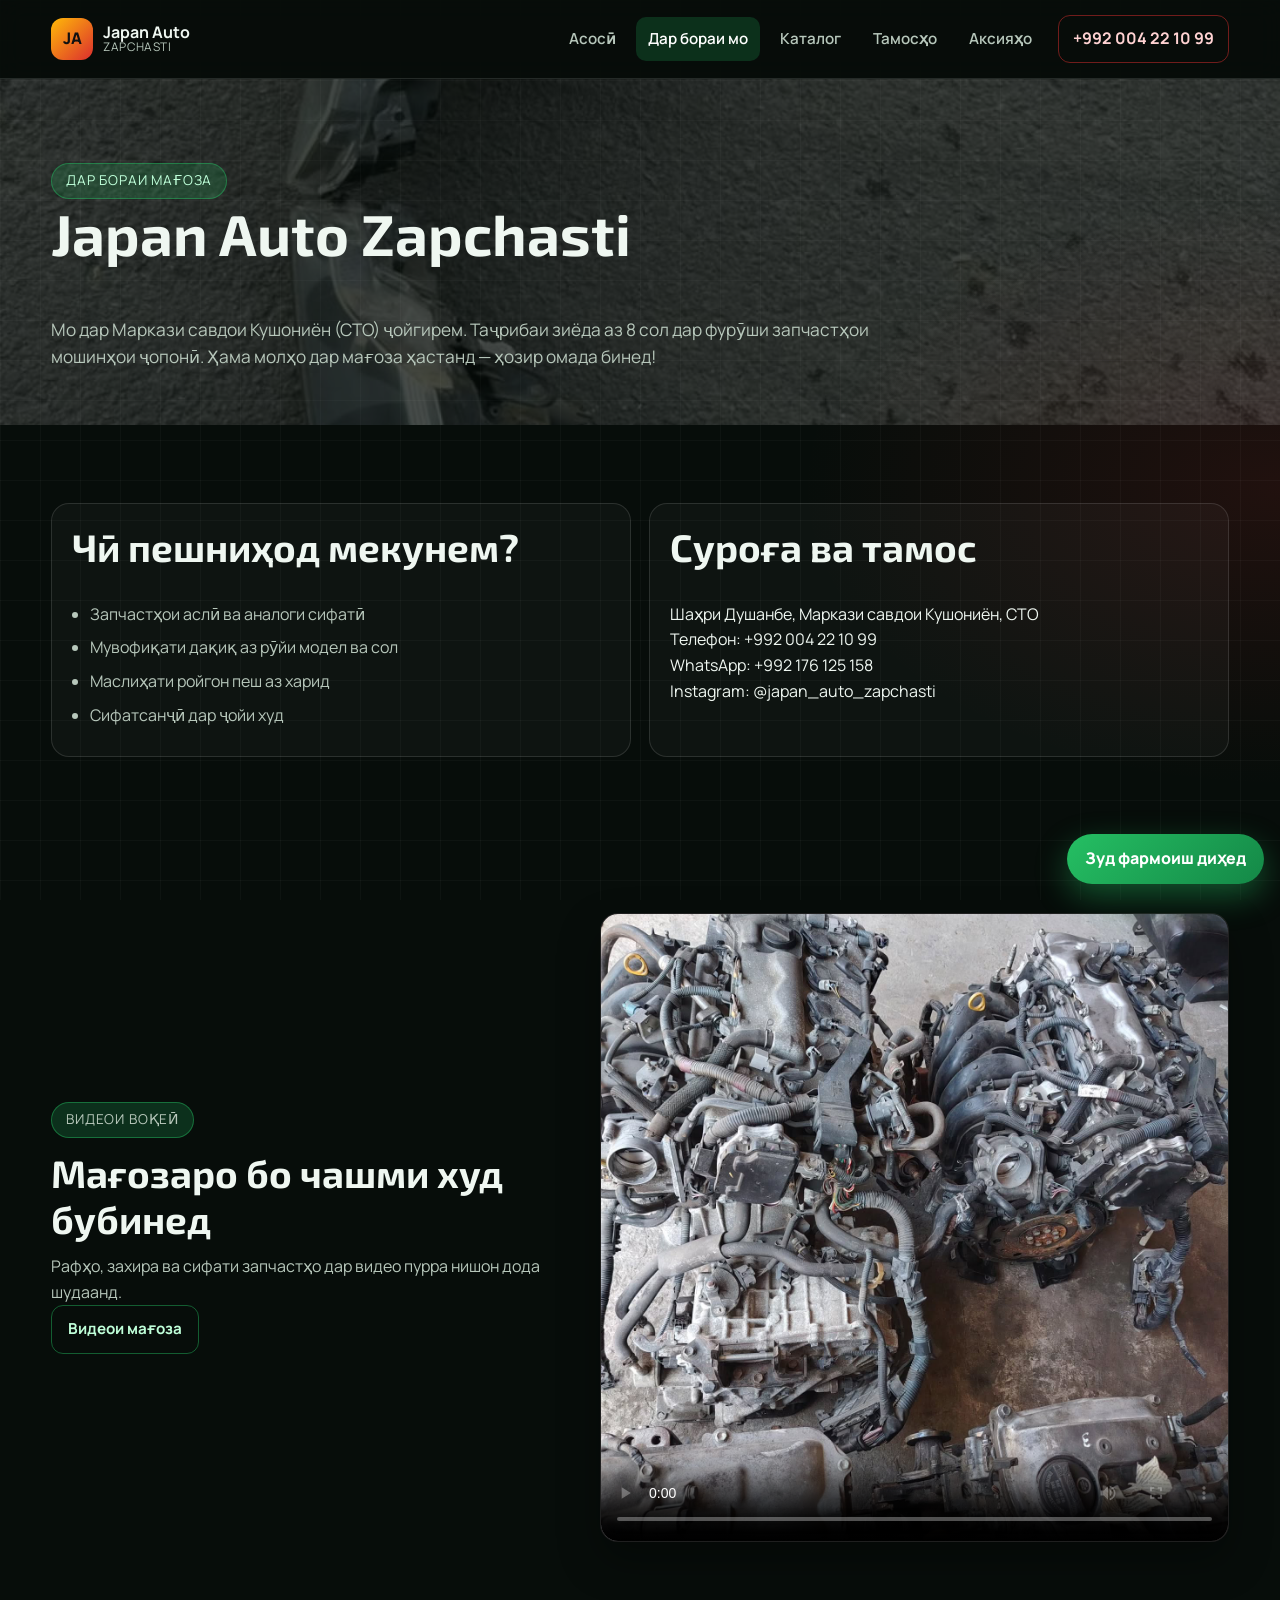
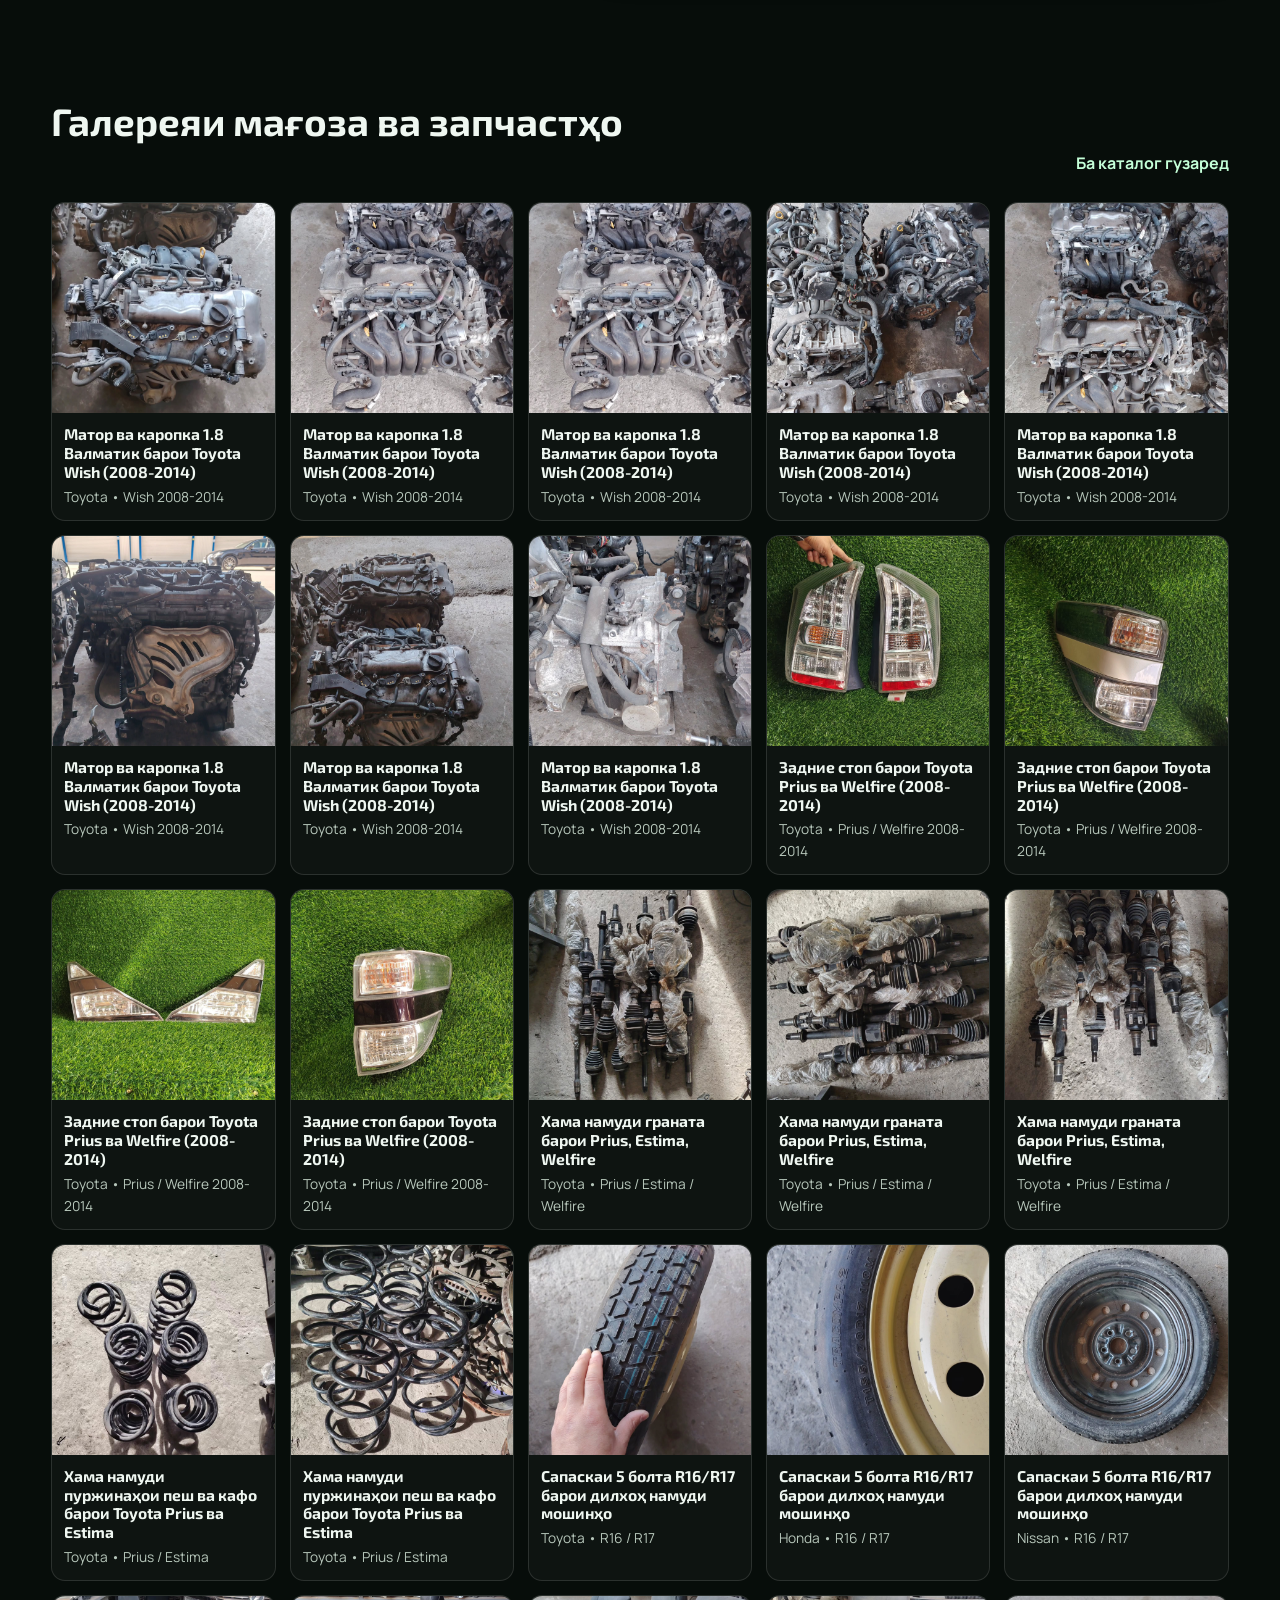
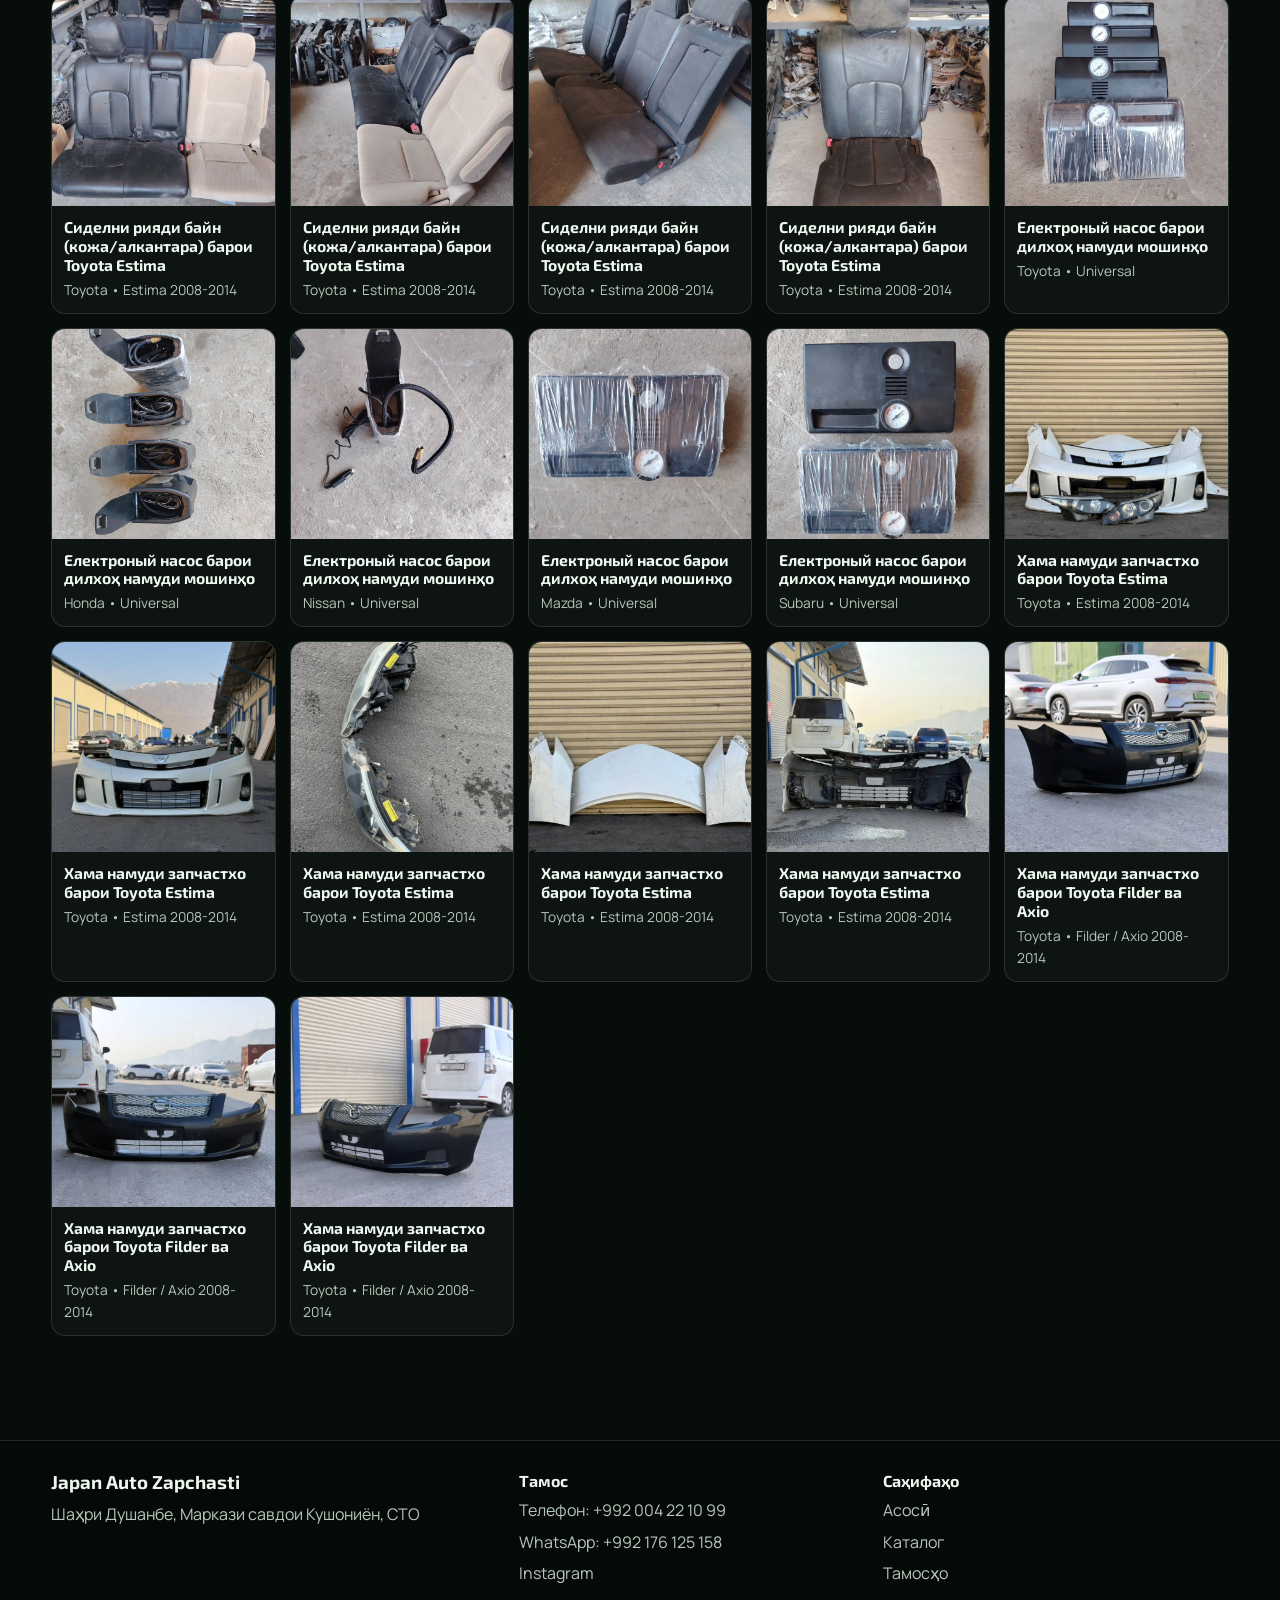
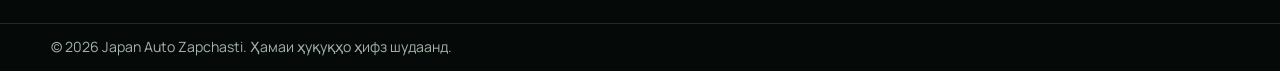
==== about.html @ 751898c0 "Move site files to root for GitHub Pages" ====
﻿<!DOCTYPE html>
<html lang="tg">
<head>
  <meta charset="UTF-8">
  <meta name="viewport" content="width=device-width, initial-scale=1.0">
  <title>Дар бораи мо | Japan Auto Zapchasti</title>
  <meta name="description" content="Japan Auto Zapchasti дар Маркази савдои Кушониён (СТО), Душанбе.">
  <link rel="preconnect" href="https://fonts.googleapis.com">
  <link rel="preconnect" href="https://fonts.gstatic.com" crossorigin>
  <link href="https://fonts.googleapis.com/css2?family=Exo+2:wght@500;600;700;800&family=Manrope:wght@400;500;600;700&display=swap" rel="stylesheet">
  <link rel="stylesheet" href="styles.css">
</head>
<body>
  <header class="site-header">
    <div class="container header-wrap">
      <a class="logo" href="index.html" aria-label="Japan Auto Zapchasti">
        <span class="logo-mark">JA</span>
        <span class="logo-text">
          <strong>Japan Auto</strong>
          <small>Zapchasti</small>
        </span>
      </a>

      <button class="nav-toggle" id="navToggle" aria-label="Меню">
        <span></span>
        <span></span>
        <span></span>
      </button>

      <nav class="site-nav" id="mainNav">
        <a href="index.html" data-nav="index">Асосӣ</a>
        <a href="about.html" data-nav="about">Дар бораи мо</a>
        <a href="catalog.html" data-nav="catalog">Каталог</a>
        <a href="contacts.html" data-nav="contacts">Тамосҳо</a>
        <a href="promotions.html" data-nav="promotions">Аксияҳо</a>
      </nav>

      <a class="mini-contact" href="tel:+992004221099">+992 004 22 10 99</a>
    </div>
  </header>

  <main>
    <section class="section page-hero page-hero-about">
      <div class="container">
        <p class="eyebrow">Дар бораи мағоза</p>
        <h1>Japan Auto Zapchasti</h1>
        <p class="lead">Мо дар Маркази савдои Кушониён (СТО) ҷойгирем. Таҷрибаи зиёда аз 8 сол дар фурӯши запчастҳои мошинҳои ҷопонӣ. Ҳама молҳо дар мағоза ҳастанд — ҳозир омада бинед!</p>
      </div>
    </section>

    <section class="section about-details">
      <div class="container split-layout">
        <div class="about-card">
          <h2>Чӣ пешниҳод мекунем?</h2>
          <ul>
            <li>Запчастҳои аслӣ ва аналоги сифатӣ</li>
            <li>Мувофиқати дақиқ аз рӯйи модел ва сол</li>
            <li>Маслиҳати ройгон пеш аз харид</li>
            <li>Сифатсанҷӣ дар ҷойи худ</li>
          </ul>
        </div>

        <div class="about-card">
          <h2>Суроға ва тамос</h2>
          <p>Шаҳри Душанбе, Маркази савдои Кушониён, СТО</p>
          <p><a href="tel:+992004221099">Телефон: +992 004 22 10 99</a></p>
          <p><a href="https://wa.me/992176125158" target="_blank" rel="noopener">WhatsApp: +992 176 125 158</a></p>
          <p><a href="https://www.instagram.com/japan_auto_zapchasti" target="_blank" rel="noopener">Instagram: @japan_auto_zapchasti</a></p>
        </div>
      </div>
    </section>

    <section class="section video-showcase">
      <div class="container video-grid">
        <div class="video-copy">
          <p class="eyebrow">Видеои воқеӣ</p>
          <h2>Мағозаро бо чашми худ бубинед</h2>
          <p>Рафҳо, захира ва сифати запчастҳо дар видео пурра нишон дода шудаанд.</p>
          <a class="btn btn-outline" href="assets/media/videoi-magoza.mp4" target="_blank" rel="noopener">Видеои мағоза</a>
        </div>

        <div class="video-frame">
          <video controls preload="metadata" poster="assets/media/wish-engine-04.jpg">
            <source src="assets/media/videoi-magoza.mp4" type="video/mp4">
            Браузери шумо видеоро дастгирӣ намекунад.
          </video>
        </div>
      </div>
    </section>

    <section class="section gallery">
      <div class="container">
        <div class="section-head">
          <h2>Галереяи мағоза ва запчастҳо</h2>
          <a class="section-link" href="catalog.html">Ба каталог гузаред</a>
        </div>
        <div class="gallery-grid" id="aboutGallery"></div>
      </div>
    </section>
  </main>

  <footer class="site-footer">
    <div class="container footer-grid">
      <div>
        <h3>Japan Auto Zapchasti</h3>
        <p>Шаҳри Душанбе, Маркази савдои Кушониён, СТО</p>
      </div>
      <div>
        <h4>Тамос</h4>
        <p><a href="tel:+992004221099">Телефон: +992 004 22 10 99</a></p>
        <p><a href="https://wa.me/992176125158" target="_blank" rel="noopener">WhatsApp: +992 176 125 158</a></p>
        <p><a href="https://www.instagram.com/japan_auto_zapchasti" target="_blank" rel="noopener">Instagram</a></p>
      </div>
      <div>
        <h4>Саҳифаҳо</h4>
        <p><a href="index.html">Асосӣ</a></p>
        <p><a href="catalog.html">Каталог</a></p>
        <p><a href="contacts.html">Тамосҳо</a></p>
      </div>
    </div>
    <div class="footer-bottom">
      <div class="container">
        <p>© <span data-year></span> Japan Auto Zapchasti. Ҳамаи ҳуқуқҳо ҳифз шудаанд.</p>
      </div>
    </div>
  </footer>

  <a class="wa-float" href="https://wa.me/992176125158?text=%D0%A1%D0%B0%D0%BB%D0%BE%D0%BC%2C%20%D0%BC%D0%B5%D1%85%D0%BE%D2%B3%D0%B0%D0%BC%20%D0%B7%D0%B0%D0%BF%D1%87%D0%B0%D1%81%D1%82%20%D1%84%D0%B0%D1%80%D0%BC%D0%BE%D0%B8%D1%88%20%D0%B4%D0%B8%D2%B3%D0%B0%D0%BC" target="_blank" rel="noopener" aria-label="WhatsApp">
    Зуд фармоиш диҳед
  </a>

  <script src="script.js"></script>
</body>
</html>
---- styles.css ----
﻿:root {
  --bg: #070d0a;
  --bg-soft: #0e1813;
  --surface: #152019;
  --surface-2: #1b2b21;
  --line: rgba(255, 255, 255, 0.12);
  --text: #eff7f1;
  --muted: #b7c7bb;
  --green: #25bf63;
  --green-deep: #148847;
  --red: #dc2e2e;
  --yellow: #ffba08;
  --white: #ffffff;
  --shadow: 0 18px 40px rgba(0, 0, 0, 0.34);
  --radius: 18px;
}

* {
  box-sizing: border-box;
}

html,
body {
  margin: 0;
  padding: 0;
}

body {
  font-family: "Manrope", "Segoe UI", sans-serif;
  color: var(--text);
  background:
    radial-gradient(1200px 650px at 10% -10%, rgba(37, 191, 99, 0.18), transparent 55%),
    radial-gradient(800px 500px at 100% 10%, rgba(220, 46, 46, 0.12), transparent 60%),
    var(--bg);
  line-height: 1.6;
}

body::before {
  content: "";
  position: fixed;
  inset: 0;
  pointer-events: none;
  background-image: linear-gradient(rgba(255, 255, 255, 0.03) 1px, transparent 1px),
    linear-gradient(90deg, rgba(255, 255, 255, 0.03) 1px, transparent 1px);
  background-size: 40px 40px;
  z-index: -1;
}

a {
  color: inherit;
  text-decoration: none;
}

img,
video {
  max-width: 100%;
  display: block;
}

.container {
  width: min(1180px, 92%);
  margin-inline: auto;
}

.section {
  padding: 78px 0;
}

h1,
h2,
h3,
h4 {
  font-family: "Exo 2", sans-serif;
  margin-top: 0;
  line-height: 1.2;
}

h1 {
  font-size: clamp(2rem, 5vw, 3.6rem);
}

h2 {
  font-size: clamp(1.6rem, 3.2vw, 2.4rem);
}

p {
  margin: 0;
}

.lead {
  font-size: 1.08rem;
  color: var(--muted);
  max-width: 850px;
}

.eyebrow {
  display: inline-block;
  background: rgba(37, 191, 99, 0.2);
  border: 1px solid rgba(37, 191, 99, 0.45);
  border-radius: 999px;
  padding: 6px 14px;
  font-size: 0.85rem;
  letter-spacing: 0.06em;
  text-transform: uppercase;
  color: #bfffd9;
}

.section-head {
  display: flex;
  align-items: end;
  justify-content: space-between;
  gap: 16px;
  margin-bottom: 26px;
}

.section-head p {
  color: var(--muted);
}

.section-link {
  color: #c4ffd8;
  font-weight: 700;
}

.site-header {
  position: sticky;
  top: 0;
  z-index: 80;
  background: rgba(7, 13, 10, 0.86);
  backdrop-filter: blur(12px);
  border-bottom: 1px solid var(--line);
}

.header-wrap {
  display: flex;
  align-items: center;
  gap: 14px;
  min-height: 78px;
  flex-wrap: wrap;
  padding: 8px 0;
}

.logo {
  display: inline-flex;
  align-items: center;
  gap: 10px;
}

.logo-mark {
  width: 42px;
  height: 42px;
  border-radius: 12px;
  display: grid;
  place-items: center;
  font-weight: 800;
  color: #111;
  background: linear-gradient(135deg, var(--yellow), var(--red));
}

.logo-text {
  display: inline-flex;
  flex-direction: column;
  line-height: 1.08;
}

.logo-text strong {
  font-size: 1rem;
}

.logo-text small {
  color: var(--muted);
  font-size: 0.74rem;
  letter-spacing: 0.05em;
  text-transform: uppercase;
}

.site-nav {
  display: flex;
  align-items: center;
  gap: 8px;
  margin-left: auto;
}

.site-nav a {
  padding: 10px 12px;
  border-radius: 10px;
  color: var(--muted);
  font-weight: 600;
  font-size: 0.95rem;
}

.site-nav a:hover,
.site-nav a.active {
  color: var(--white);
  background: rgba(37, 191, 99, 0.2);
}

.mini-contact {
  padding: 10px 14px;
  border: 1px solid rgba(220, 46, 46, 0.5);
  border-radius: 12px;
  font-weight: 700;
  color: #ffd2d2;
  transition: 0.2s ease;
}

.mini-contact:hover {
  background: rgba(220, 46, 46, 0.16);
}

.nav-toggle {
  display: none;
  width: 44px;
  height: 44px;
  border: 1px solid var(--line);
  border-radius: 10px;
  background: transparent;
  padding: 10px;
  gap: 4px;
  flex-direction: column;
  justify-content: center;
}

.nav-toggle span {
  display: block;
  height: 2px;
  width: 100%;
  background: var(--white);
}

.hero {
  position: relative;
  overflow: hidden;
  padding: 84px 0 42px;
}

.hero-bg {
  position: absolute;
  inset: 0;
  background-image:
    linear-gradient(to right, rgba(7, 13, 10, 0.84), rgba(7, 13, 10, 0.5)),
    url("assets/media/wish-engine-03.jpg");
  background-size: cover;
  background-position: center;
  filter: saturate(1.15);
}

.hero-bg::after {
  content: "";
  position: absolute;
  inset: 0;
  background: linear-gradient(to top, rgba(7, 13, 10, 1), transparent 48%);
}

.hero-content {
  position: relative;
  z-index: 2;
  max-width: 820px;
}

.hero h1 {
  margin: 14px 0 14px;
  text-shadow: 0 7px 25px rgba(0, 0, 0, 0.5);
}

.brands-line {
  font-family: "Exo 2", sans-serif;
  font-size: clamp(1rem, 2.2vw, 1.25rem);
  color: #d5ffe4;
  margin-bottom: 14px;
}

.hero-sub {
  color: #d6e6db;
  max-width: 760px;
}

.hero-actions {
  margin-top: 26px;
  display: flex;
  flex-wrap: wrap;
  gap: 12px;
}

.btn {
  display: inline-flex;
  align-items: center;
  justify-content: center;
  gap: 8px;
  border-radius: 12px;
  padding: 11px 16px;
  border: 1px solid transparent;
  font-size: 0.95rem;
  font-weight: 700;
  cursor: pointer;
  transition: transform 0.2s ease, box-shadow 0.2s ease, background 0.2s ease;
}

.btn:hover {
  transform: translateY(-2px);
}

.btn-primary {
  color: #171717;
  background: linear-gradient(135deg, var(--red), var(--yellow));
  box-shadow: 0 10px 26px rgba(220, 46, 46, 0.3);
}

.btn-whatsapp {
  color: var(--white);
  background: linear-gradient(135deg, var(--green), var(--green-deep));
  box-shadow: 0 10px 26px rgba(37, 191, 99, 0.28);
}

.btn-outline {
  color: #bfffd9;
  border-color: rgba(37, 191, 99, 0.45);
  background: transparent;
}

.btn-light {
  color: var(--text);
  border-color: var(--line);
  background: rgba(255, 255, 255, 0.08);
}

.hero-strip {
  position: relative;
  z-index: 2;
  margin-top: 28px;
  display: grid;
  grid-template-columns: repeat(4, minmax(0, 1fr));
  gap: 12px;
}

.hero-strip img {
  width: 100%;
  height: 160px;
  object-fit: cover;
  border-radius: 14px;
  border: 1px solid var(--line);
  box-shadow: var(--shadow);
}

.why-grid {
  display: grid;
  grid-template-columns: repeat(5, minmax(0, 1fr));
  gap: 14px;
}

.why-card {
  background: linear-gradient(160deg, rgba(27, 43, 33, 0.9), rgba(16, 25, 20, 0.95));
  border: 1px solid var(--line);
  border-radius: var(--radius);
  padding: 18px;
}

.why-icon {
  width: 42px;
  height: 42px;
  border-radius: 10px;
  display: grid;
  place-items: center;
  font-weight: 800;
  margin-bottom: 12px;
  background: rgba(37, 191, 99, 0.22);
  color: #d4ffe4;
}

.why-card h3 {
  font-size: 1.03rem;
  margin-bottom: 8px;
}

.why-card p {
  color: var(--muted);
  font-size: 0.94rem;
}

.video-grid {
  display: grid;
  grid-template-columns: 1fr 1.2fr;
  gap: 24px;
  align-items: center;
}

.video-copy p {
  color: var(--muted);
}

.video-copy h2 {
  margin: 12px 0;
}

.video-actions {
  margin-top: 22px;
  display: flex;
  flex-wrap: wrap;
  gap: 10px;
}

.video-frame {
  border-radius: var(--radius);
  border: 1px solid var(--line);
  overflow: hidden;
  box-shadow: var(--shadow);
  background: #000;
}

.video-frame video {
  width: 100%;
  height: 100%;
}

.gallery-grid {
  display: grid;
  grid-template-columns: repeat(auto-fill, minmax(220px, 1fr));
  gap: 14px;
}

.gallery-item {
  border-radius: 14px;
  overflow: hidden;
  border: 1px solid var(--line);
  background: rgba(255, 255, 255, 0.03);
}

.gallery-item img {
  width: 100%;
  height: 210px;
  object-fit: cover;
}

.gallery-caption {
  padding: 12px;
}

.gallery-caption h3 {
  font-size: 0.98rem;
  margin-bottom: 4px;
}

.gallery-caption p {
  color: var(--muted);
  font-size: 0.86rem;
}

.quick-controls {
  display: grid;
  gap: 12px;
  margin-bottom: 14px;
}

.quick-controls input,
.catalog-controls input,
.catalog-controls select,
.contact-form input,
.contact-form textarea {
  width: 100%;
  background: rgba(255, 255, 255, 0.05);
  border: 1px solid var(--line);
  color: var(--text);
  border-radius: 12px;
  padding: 12px 14px;
  font: inherit;
}

.quick-controls input::placeholder,
.catalog-controls input::placeholder,
.contact-form input::placeholder,
.contact-form textarea::placeholder {
  color: #9db0a2;
}

.brand-filters {
  display: flex;
  flex-wrap: wrap;
  gap: 8px;
}

.brand-filters button {
  border: 1px solid rgba(37, 191, 99, 0.35);
  background: rgba(20, 136, 71, 0.15);
  color: #d3ffe4;
  border-radius: 999px;
  padding: 8px 14px;
  font-weight: 700;
  cursor: pointer;
}

.brand-filters button.active {
  background: linear-gradient(135deg, var(--green), var(--green-deep));
  border-color: transparent;
  color: #fff;
}

.table-wrap {
  overflow-x: auto;
  border-radius: 16px;
  border: 1px solid var(--line);
}

table {
  width: 100%;
  border-collapse: collapse;
  min-width: 820px;
  background: rgba(255, 255, 255, 0.02);
}

th,
td {
  text-align: left;
  padding: 14px;
  border-bottom: 1px solid var(--line);
}

th {
  color: #dbffe9;
  font-family: "Exo 2", sans-serif;
}

td {
  color: #d7e4dc;
}

.status {
  display: inline-block;
  font-size: 0.8rem;
  border-radius: 999px;
  padding: 5px 9px;
  background: rgba(37, 191, 99, 0.18);
  border: 1px solid rgba(37, 191, 99, 0.35);
}

.mini-btn {
  display: inline-flex;
  align-items: center;
  justify-content: center;
  border-radius: 10px;
  padding: 8px 12px;
  font-size: 0.86rem;
  font-weight: 700;
  background: rgba(220, 46, 46, 0.2);
  border: 1px solid rgba(220, 46, 46, 0.5);
}

.cta-inner {
  text-align: center;
  background: linear-gradient(140deg, rgba(20, 136, 71, 0.22), rgba(220, 46, 46, 0.14));
  border: 1px solid var(--line);
  border-radius: 22px;
  padding: 42px 24px;
}

.cta-inner p {
  color: var(--muted);
  margin: 10px auto 22px;
  max-width: 650px;
}

.page-hero {
  position: relative;
  padding: 84px 0 54px;
  overflow: hidden;
}

.page-hero::before {
  content: "";
  position: absolute;
  inset: 0;
  opacity: 0.26;
  background-size: cover;
  background-position: center;
}

.page-hero > .container {
  position: relative;
  z-index: 2;
}

.page-hero-about::before {
  background-image: url("assets/media/estima-parts-03.jpg");
}

.page-hero-catalog::before {
  background-image: url("assets/media/granata-02.jpg");
}

.page-hero-contacts::before {
  background-image: url("assets/media/electro-pump-02.jpg");
}

.page-hero-promo::before {
  background-image: url("assets/media/prius-welfire-stop-02.jpg");
}

.about-details .split-layout {
  display: grid;
  grid-template-columns: repeat(2, minmax(0, 1fr));
  gap: 18px;
}

.about-card {
  border: 1px solid var(--line);
  border-radius: var(--radius);
  background: rgba(255, 255, 255, 0.03);
  padding: 20px;
}

.about-card ul {
  margin: 10px 0 0;
  padding-left: 18px;
}

.about-card li {
  margin-bottom: 8px;
  color: var(--muted);
}

.catalog-controls {
  display: grid;
  grid-template-columns: 1.6fr 1fr 1fr;
  gap: 10px;
}

.catalog-result {
  margin-top: 12px;
  color: var(--muted);
}

.catalog-grid {
  display: grid;
  grid-template-columns: repeat(auto-fill, minmax(260px, 1fr));
  gap: 15px;
}

.product-card {
  border: 1px solid var(--line);
  border-radius: 16px;
  overflow: hidden;
  background: rgba(255, 255, 255, 0.03);
  display: flex;
  flex-direction: column;
}

.product-card img {
  width: 100%;
  height: 220px;
  object-fit: cover;
}

.product-body {
  padding: 14px;
  display: grid;
  gap: 10px;
}

.product-title {
  font-size: 1.02rem;
  margin: 0;
}

.product-meta {
  color: var(--muted);
  font-size: 0.88rem;
}

.product-price {
  font-size: 1.06rem;
  font-weight: 800;
  color: #d7ffd7;
}

.contacts-grid {
  display: grid;
  grid-template-columns: 1fr 1.2fr;
  gap: 16px;
}

.contact-cards {
  display: grid;
  gap: 12px;
}

.contact-card {
  border: 1px solid var(--line);
  border-radius: 14px;
  padding: 16px;
  background: rgba(255, 255, 255, 0.03);
}

.contact-card h3 {
  margin-bottom: 6px;
}

.inline-btn {
  color: #c4ffd8;
  font-weight: 700;
}

.contact-map-wrap {
  border: 1px solid var(--line);
  border-radius: var(--radius);
  overflow: hidden;
  min-height: 340px;
}

.contact-map-wrap iframe {
  border: 0;
  width: 100%;
  height: 100%;
  min-height: 340px;
}

.form-wrap {
  max-width: 740px;
}

.form-wrap p {
  color: var(--muted);
  margin-bottom: 16px;
}

.contact-form {
  display: grid;
  gap: 12px;
}

.contact-form label {
  display: grid;
  gap: 6px;
  font-weight: 600;
}

.form-note {
  min-height: 20px;
  color: #c4ffd8;
  font-size: 0.9rem;
}

.promo-grid {
  display: grid;
  grid-template-columns: 1.1fr 1fr;
  gap: 16px;
}

.promo-card {
  border-radius: var(--radius);
  border: 1px solid var(--line);
  padding: 20px;
  background: rgba(255, 255, 255, 0.03);
}

.promo-highlight {
  background: linear-gradient(140deg, rgba(220, 46, 46, 0.24), rgba(37, 191, 99, 0.2));
}

.promo-highlight h2 {
  margin-bottom: 10px;
}

.promo-card ul {
  margin: 8px 0 0;
  padding-left: 18px;
}

.promo-card li {
  margin-bottom: 8px;
  color: var(--muted);
}

.site-footer {
  border-top: 1px solid var(--line);
  margin-top: 26px;
  background: rgba(0, 0, 0, 0.2);
}

.footer-grid {
  display: grid;
  grid-template-columns: 1.3fr 1fr 1fr;
  gap: 18px;
  padding: 30px 0;
}

.site-footer h3,
.site-footer h4 {
  margin-bottom: 8px;
}

.site-footer p {
  margin-bottom: 6px;
  color: var(--muted);
}

.site-footer a:hover {
  color: #cbffdf;
}

.footer-bottom {
  border-top: 1px solid var(--line);
  padding: 12px 0;
}

.footer-bottom p {
  margin: 0;
  color: #a4b3aa;
  font-size: 0.88rem;
}

.welcome-modal {
  position: fixed;
  inset: 0;
  z-index: 120;
  display: grid;
  place-items: center;
  padding: 18px;
  background: rgba(0, 0, 0, 0.6);
  opacity: 0;
  visibility: hidden;
  transition: opacity 0.25s ease;
}

.welcome-modal.show {
  opacity: 1;
  visibility: visible;
}

.modal-card {
  width: min(460px, 92vw);
  background: linear-gradient(160deg, #18271e, #0f1b14);
  border: 1px solid var(--line);
  border-radius: 16px;
  padding: 20px;
  position: relative;
}

.modal-card h3 {
  margin-bottom: 8px;
}

.modal-card p {
  color: var(--muted);
  margin-bottom: 16px;
}

.modal-close {
  position: absolute;
  right: 10px;
  top: 8px;
  border: 0;
  background: transparent;
  color: var(--white);
  font-size: 1.5rem;
  cursor: pointer;
}

.wa-float {
  position: fixed;
  right: 16px;
  bottom: 16px;
  z-index: 90;
  border-radius: 999px;
  padding: 12px 18px;
  font-weight: 800;
  color: #fff;
  background: linear-gradient(135deg, var(--green), var(--green-deep));
  box-shadow: 0 12px 32px rgba(37, 191, 99, 0.4);
}

@media (max-width: 1080px) {
  .why-grid {
    grid-template-columns: repeat(3, minmax(0, 1fr));
  }

  .video-grid,
  .contacts-grid,
  .promo-grid {
    grid-template-columns: 1fr;
  }
}

@media (max-width: 880px) {
  .nav-toggle {
    display: inline-flex;
    margin-left: auto;
  }

  .site-nav {
    position: absolute;
    top: 78px;
    left: 4%;
    right: 4%;
    flex-direction: column;
    align-items: stretch;
    background: #0f1914;
    border: 1px solid var(--line);
    border-radius: 14px;
    padding: 10px;
    display: none;
  }

  .site-nav.open {
    display: flex;
  }

  .site-nav a {
    padding: 12px 14px;
  }

  .mini-contact {
    display: none;
  }

  .hero-strip {
    grid-template-columns: repeat(2, minmax(0, 1fr));
  }

  .hero-strip img {
    height: 140px;
  }

  .why-grid {
    grid-template-columns: repeat(2, minmax(0, 1fr));
  }

  .catalog-controls {
    grid-template-columns: 1fr;
  }

  .footer-grid {
    grid-template-columns: 1fr;
  }

  .section-head {
    flex-direction: column;
    align-items: flex-start;
  }

  .hero h1 {
    font-size: clamp(2rem, 6vw, 3rem);
  }

  .hero-actions .btn,
  .video-actions .btn {
    width: 100%;
  }
}

@media (max-width: 560px) {
  .section {
    padding: 56px 0;
  }

  .hero {
    padding-top: 60px;
  }

  .hero-strip {
    grid-template-columns: 1fr;
  }

  .hero-strip img {
    height: 132px;
  }

  .gallery-grid {
    grid-template-columns: 1fr;
  }

  .why-grid {
    grid-template-columns: 1fr;
  }

  .hero-actions {
    flex-direction: column;
    gap: 10px;
  }

  .btn {
    padding: 12px 14px;
  }

  .brand-filters button {
    padding: 8px 10px;
  }

  .table-wrap {
    min-width: auto;
  }

  table {
    min-width: 0;
  }

  th,
  td {
    padding: 10px 12px;
  }

  .container {
    width: min(100%, 94%);
  }

  .header-wrap {
    justify-content: space-between;
  }

  .wa-float {
    right: 10px;
    left: 10px;
    text-align: center;
  }
}
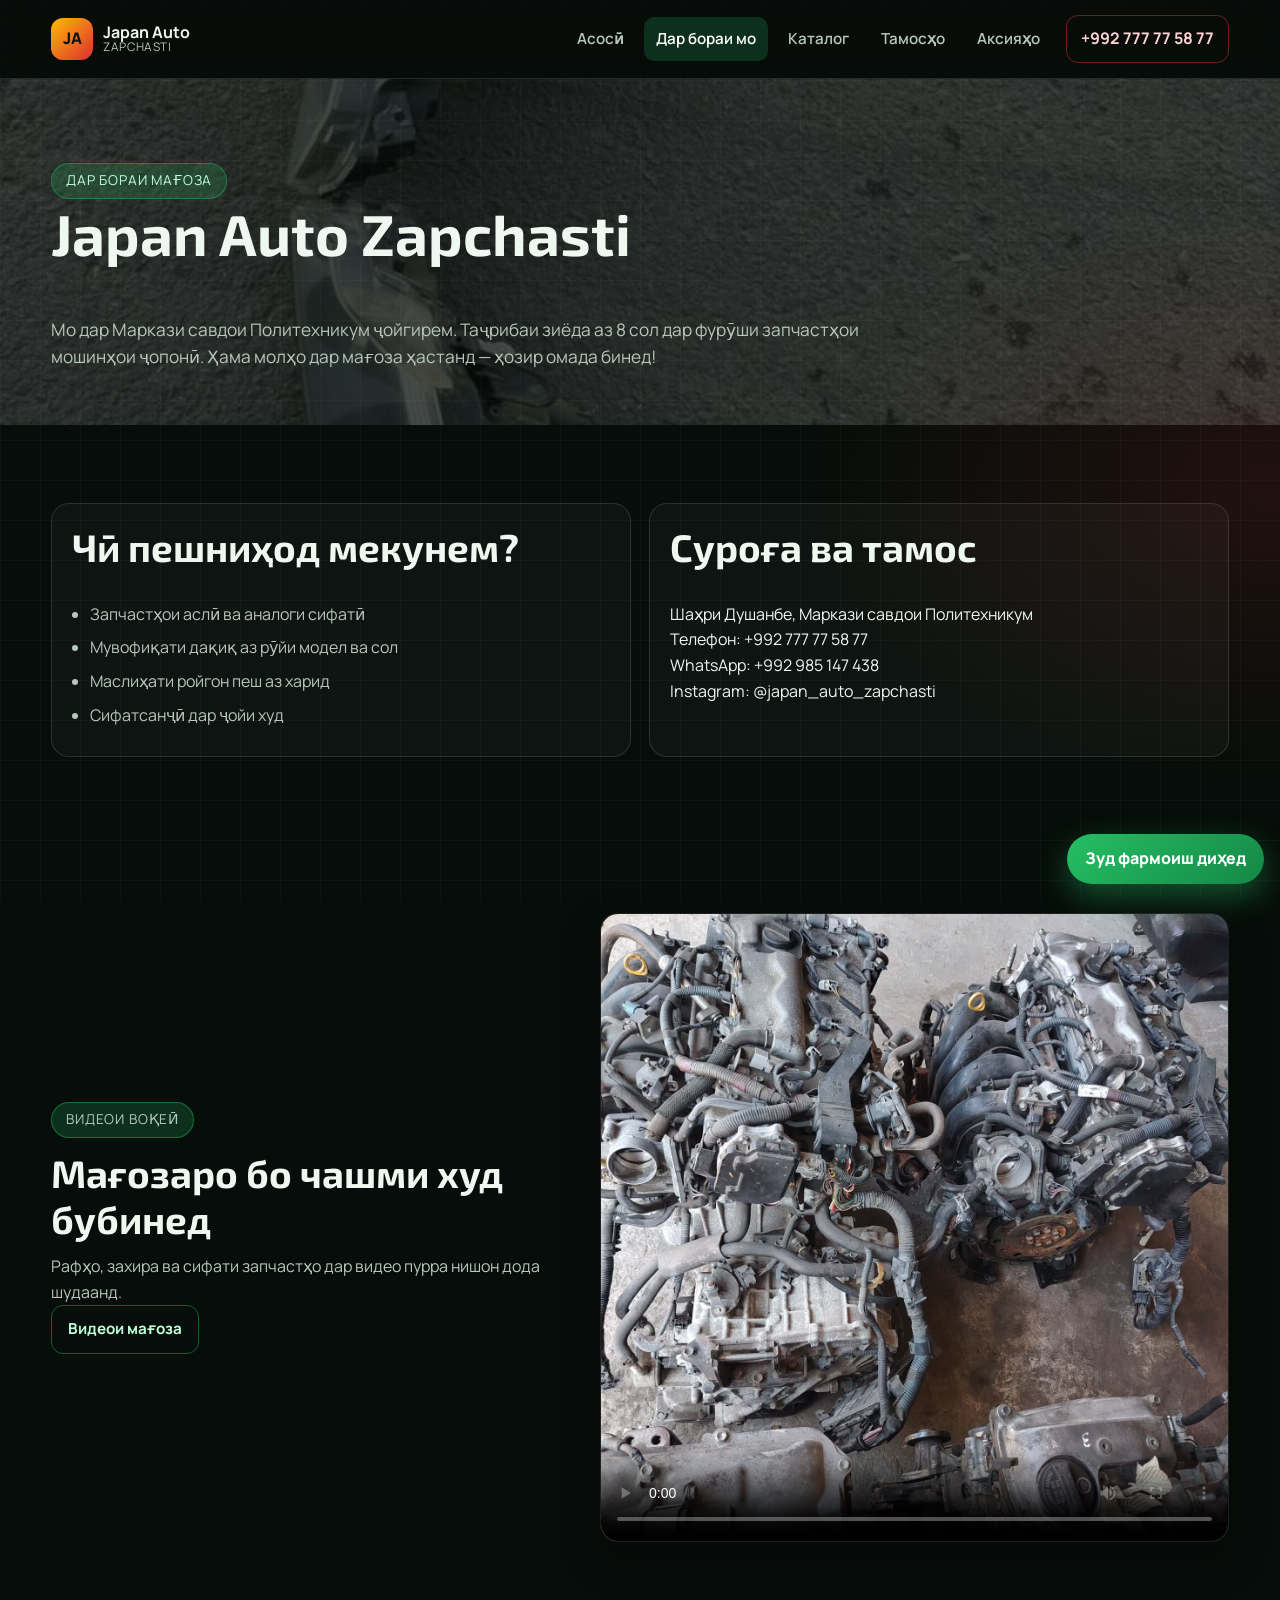
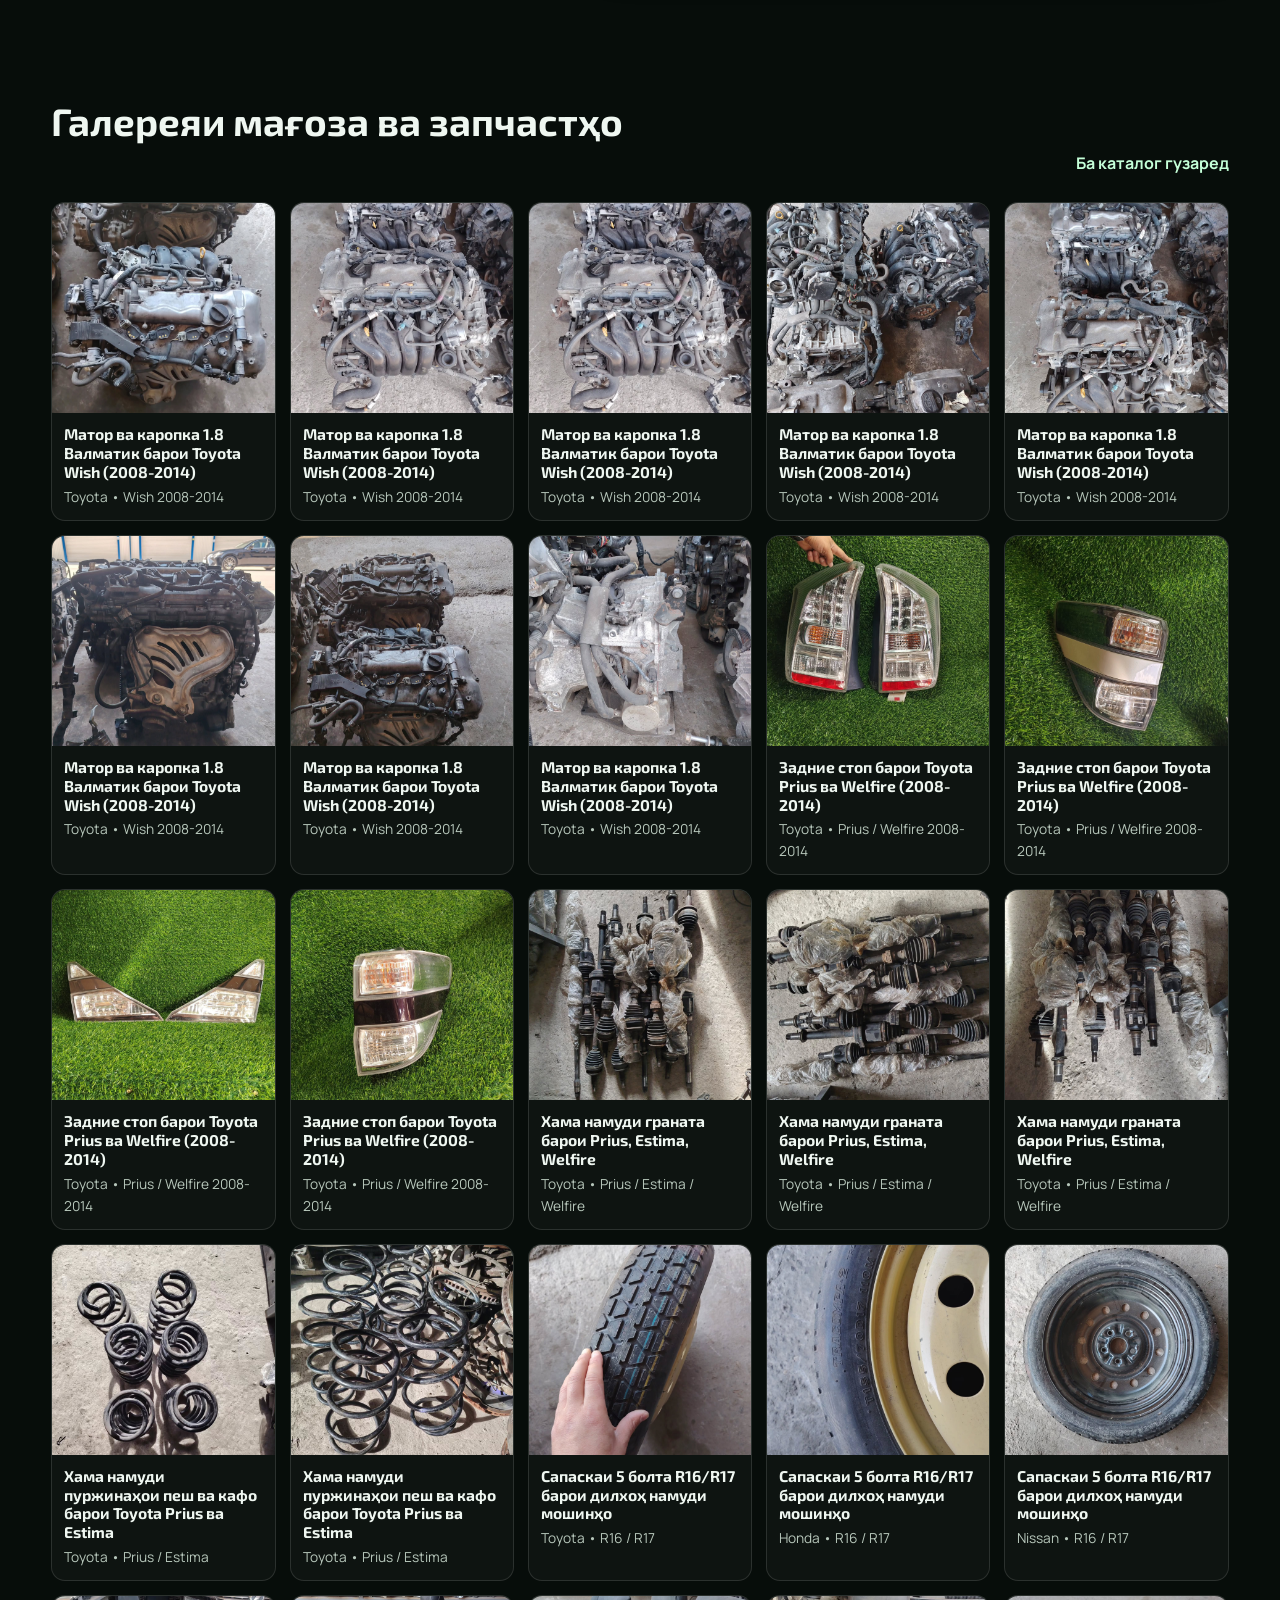
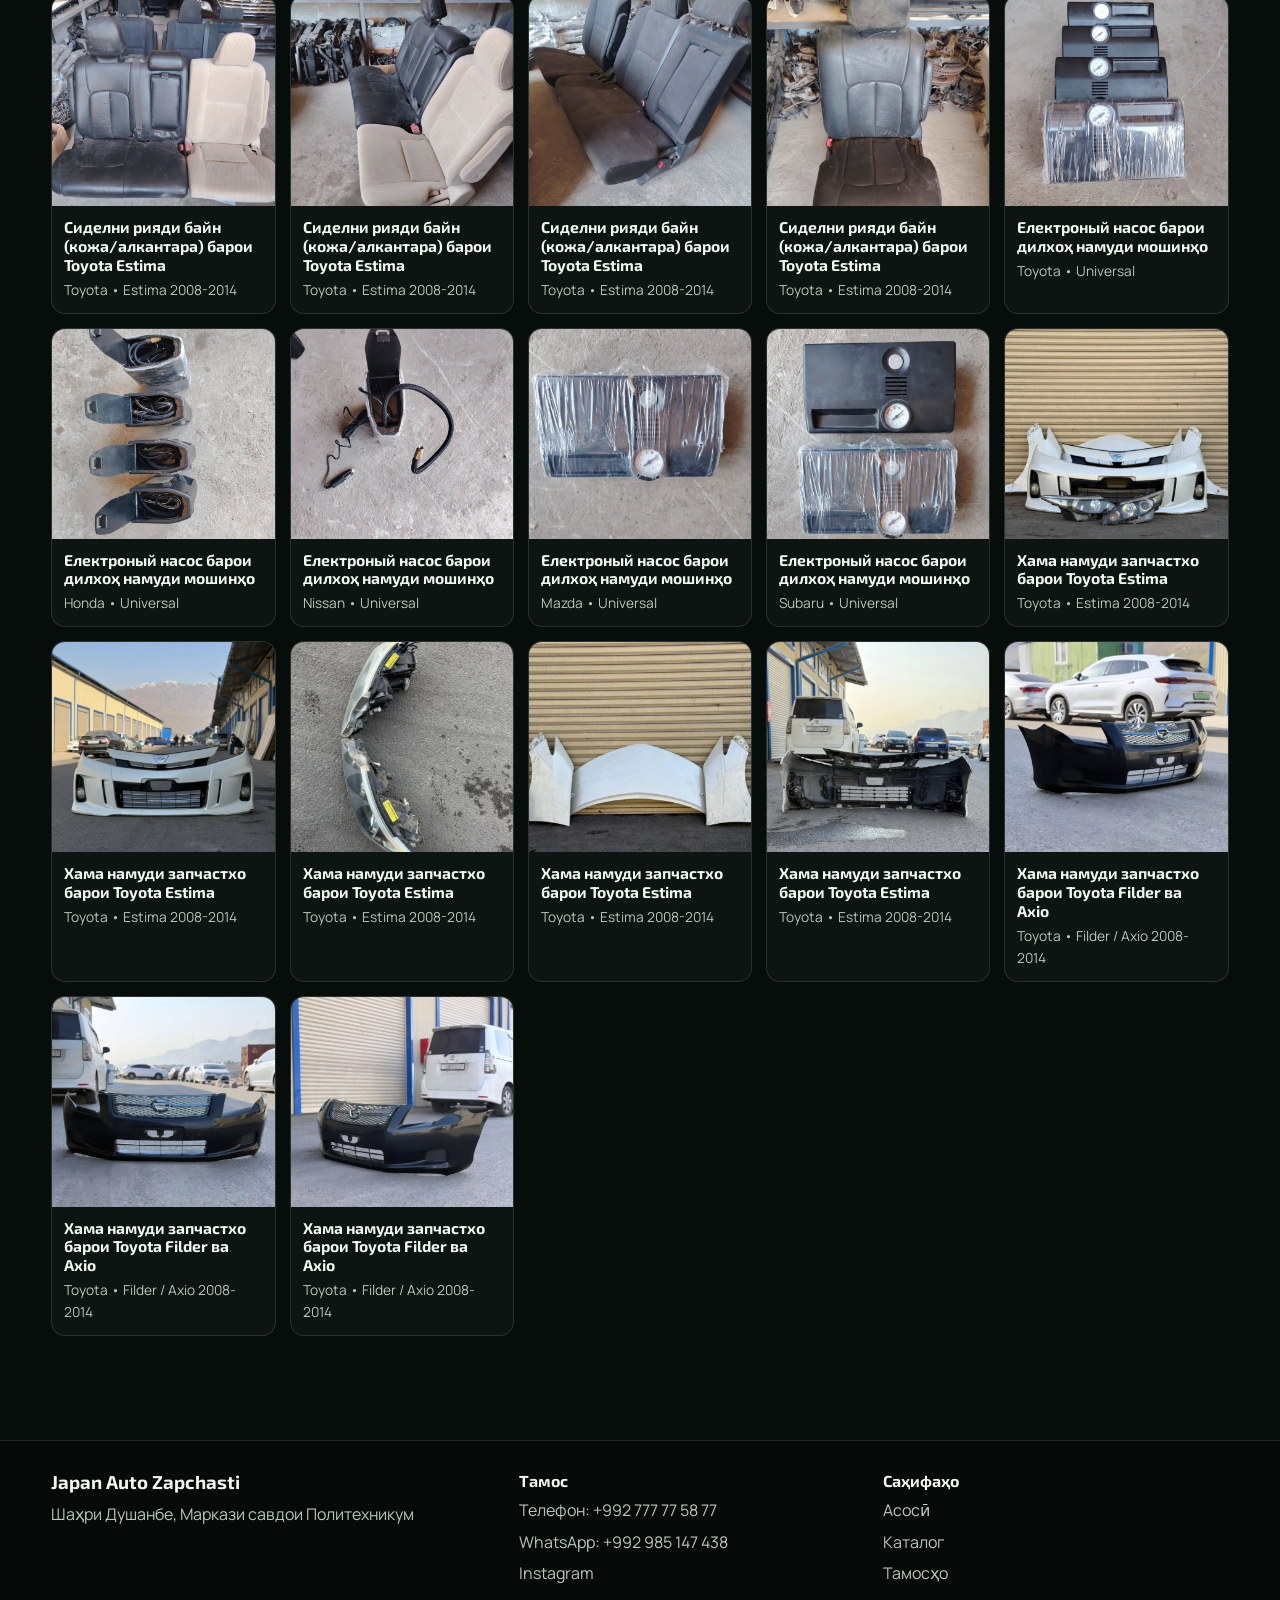
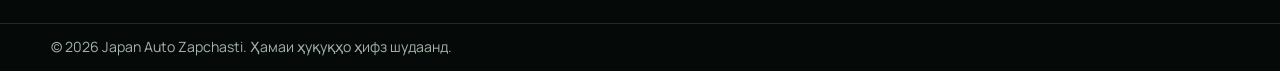
==== commit 088acfb5: "Restore remaining pages with updated phone numbers, WhatsApp and address (Политехникум)" ====
--- a/about.html
+++ b/about.html
@@ -1,10 +1,10 @@
-﻿<!DOCTYPE html>
+<!DOCTYPE html>
 <html lang="tg">
 <head>
   <meta charset="UTF-8">
   <meta name="viewport" content="width=device-width, initial-scale=1.0">
   <title>Дар бораи мо | Japan Auto Zapchasti</title>
-  <meta name="description" content="Japan Auto Zapchasti дар Маркази савдои Кушониён (СТО), Душанбе.">
+  <meta name="description" content="Japan Auto Zapchasti дар Маркази савдои Политехникум, Душанбе.">
   <link rel="preconnect" href="https://fonts.googleapis.com">
   <link rel="preconnect" href="https://fonts.gstatic.com" crossorigin>
   <link href="https://fonts.googleapis.com/css2?family=Exo+2:wght@500;600;700;800&family=Manrope:wght@400;500;600;700&display=swap" rel="stylesheet">
@@ -35,7 +35,7 @@
         <a href="promotions.html" data-nav="promotions">Аксияҳо</a>
       </nav>
 
-      <a class="mini-contact" href="tel:+992004221099">+992 004 22 10 99</a>
+      <a class="mini-contact" href="tel:+992777775877">+992 777 77 58 77</a>
     </div>
   </header>
 
@@ -44,7 +44,7 @@
       <div class="container">
         <p class="eyebrow">Дар бораи мағоза</p>
         <h1>Japan Auto Zapchasti</h1>
-        <p class="lead">Мо дар Маркази савдои Кушониён (СТО) ҷойгирем. Таҷрибаи зиёда аз 8 сол дар фурӯши запчастҳои мошинҳои ҷопонӣ. Ҳама молҳо дар мағоза ҳастанд — ҳозир омада бинед!</p>
+        <p class="lead">Мо дар Маркази савдои Политехникум ҷойгирем. Таҷрибаи зиёда аз 8 сол дар фурӯши запчастҳои мошинҳои ҷопонӣ. Ҳама молҳо дар мағоза ҳастанд — ҳозир омада бинед!</p>
       </div>
     </section>
 
@@ -62,9 +62,9 @@
 
         <div class="about-card">
           <h2>Суроға ва тамос</h2>
-          <p>Шаҳри Душанбе, Маркази савдои Кушониён, СТО</p>
-          <p><a href="tel:+992004221099">Телефон: +992 004 22 10 99</a></p>
-          <p><a href="https://wa.me/992176125158" target="_blank" rel="noopener">WhatsApp: +992 176 125 158</a></p>
+          <p>Шаҳри Душанбе, Маркази савдои Политехникум</p>
+          <p><a href="tel:+992777775877">Телефон: +992 777 77 58 77</a></p>
+          <p><a href="https://wa.me/992985147438" target="_blank" rel="noopener">WhatsApp: +992 985 147 438</a></p>
           <p><a href="https://www.instagram.com/japan_auto_zapchasti" target="_blank" rel="noopener">Instagram: @japan_auto_zapchasti</a></p>
         </div>
       </div>
@@ -103,12 +103,12 @@
     <div class="container footer-grid">
       <div>
         <h3>Japan Auto Zapchasti</h3>
-        <p>Шаҳри Душанбе, Маркази савдои Кушониён, СТО</p>
+        <p>Шаҳри Душанбе, Маркази савдои Политехникум</p>
       </div>
       <div>
         <h4>Тамос</h4>
-        <p><a href="tel:+992004221099">Телефон: +992 004 22 10 99</a></p>
-        <p><a href="https://wa.me/992176125158" target="_blank" rel="noopener">WhatsApp: +992 176 125 158</a></p>
+        <p><a href="tel:+992777775877">Телефон: +992 777 77 58 77</a></p>
+        <p><a href="https://wa.me/992985147438" target="_blank" rel="noopener">WhatsApp: +992 985 147 438</a></p>
         <p><a href="https://www.instagram.com/japan_auto_zapchasti" target="_blank" rel="noopener">Instagram</a></p>
       </div>
       <div>
@@ -125,7 +125,7 @@
     </div>
   </footer>
 
-  <a class="wa-float" href="https://wa.me/992176125158?text=%D0%A1%D0%B0%D0%BB%D0%BE%D0%BC%2C%20%D0%BC%D0%B5%D1%85%D0%BE%D2%B3%D0%B0%D0%BC%20%D0%B7%D0%B0%D0%BF%D1%87%D0%B0%D1%81%D1%82%20%D1%84%D0%B0%D1%80%D0%BC%D0%BE%D0%B8%D1%88%20%D0%B4%D0%B8%D2%B3%D0%B0%D0%BC" target="_blank" rel="noopener" aria-label="WhatsApp">
+  <a class="wa-float" href="https://wa.me/992985147438?text=%D0%A1%D0%B0%D0%BB%D0%BE%D0%BC%2C%20%D0%BC%D0%B5%D1%85%D0%BE%D2%B3%D0%B0%D0%BC%20%D0%B7%D0%B0%D0%BF%D1%87%D0%B0%D1%81%D1%82%20%D1%84%D0%B0%D1%80%D0%BC%D0%BE%D0%B8%D1%88%20%D0%B4%D0%B8%D2%B3%D0%B0%D0%BC" target="_blank" rel="noopener" aria-label="WhatsApp">
     Зуд фармоиш диҳед
   </a>
 
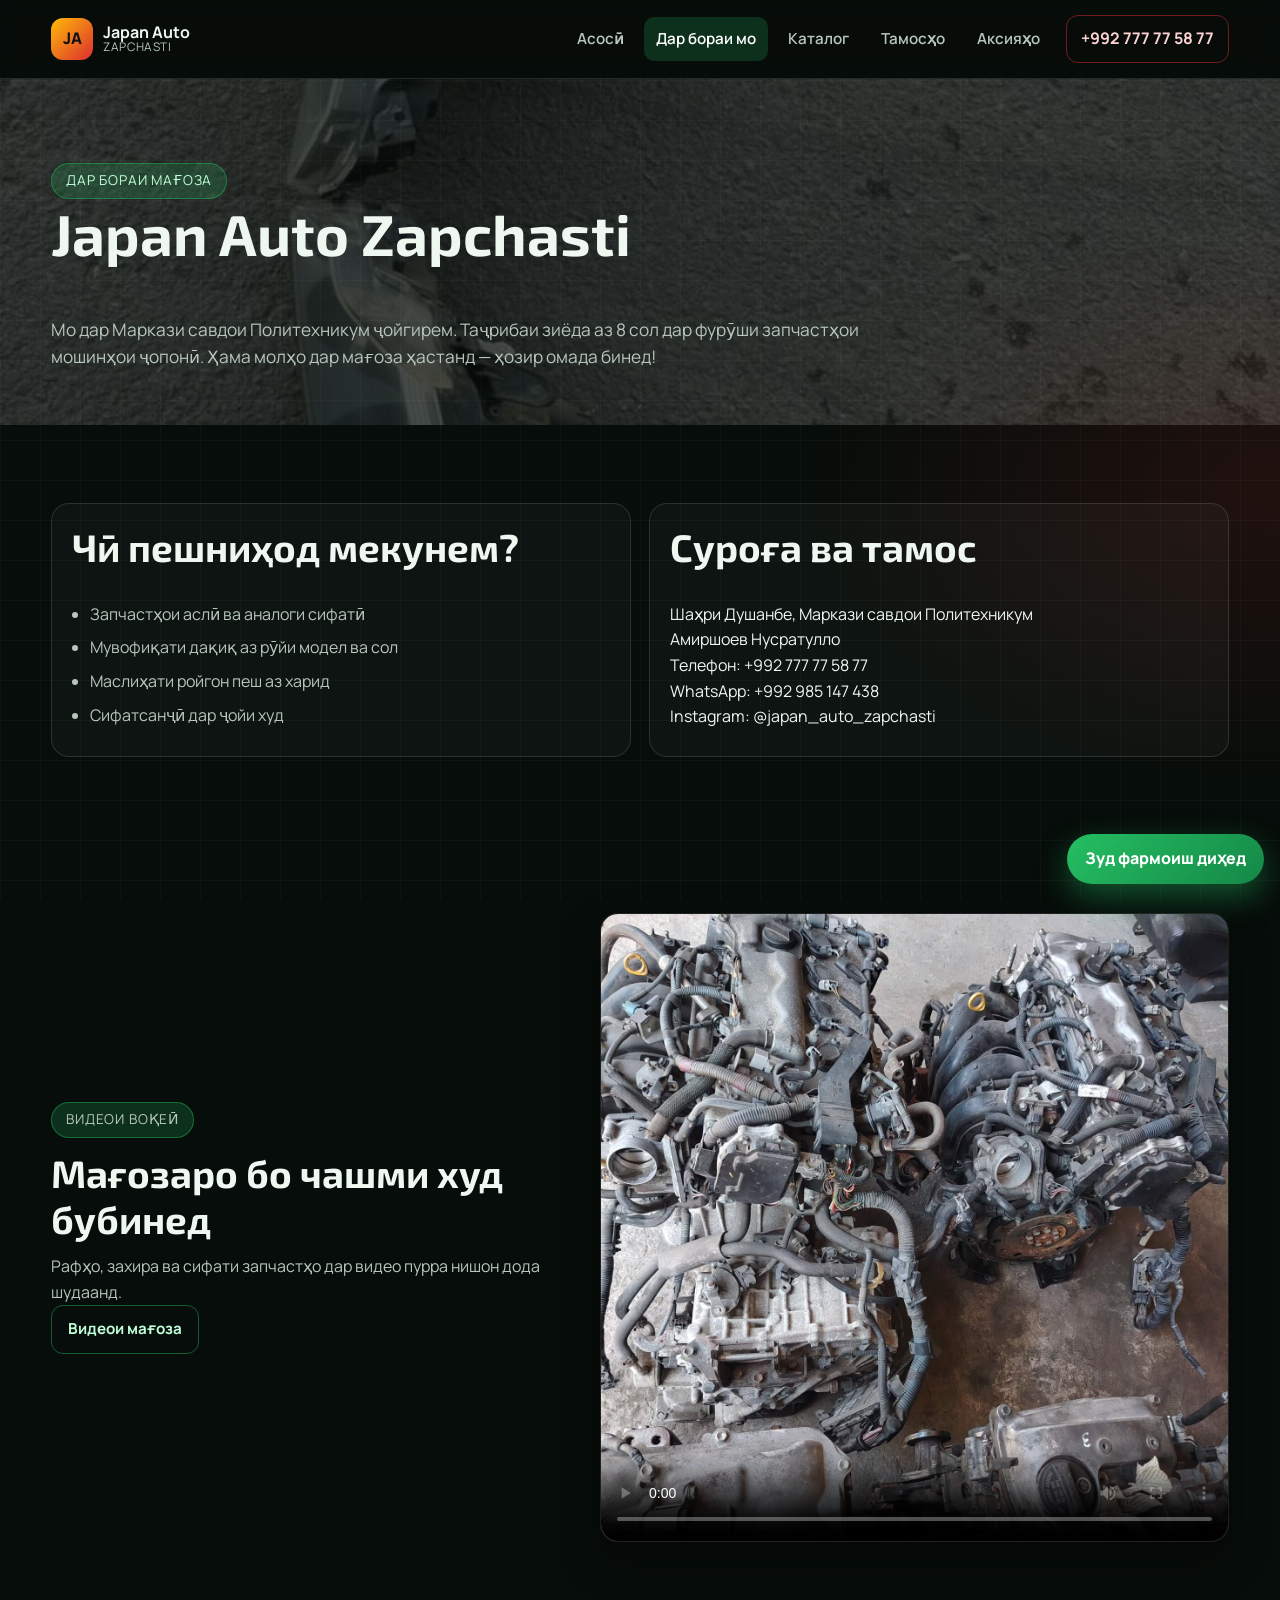
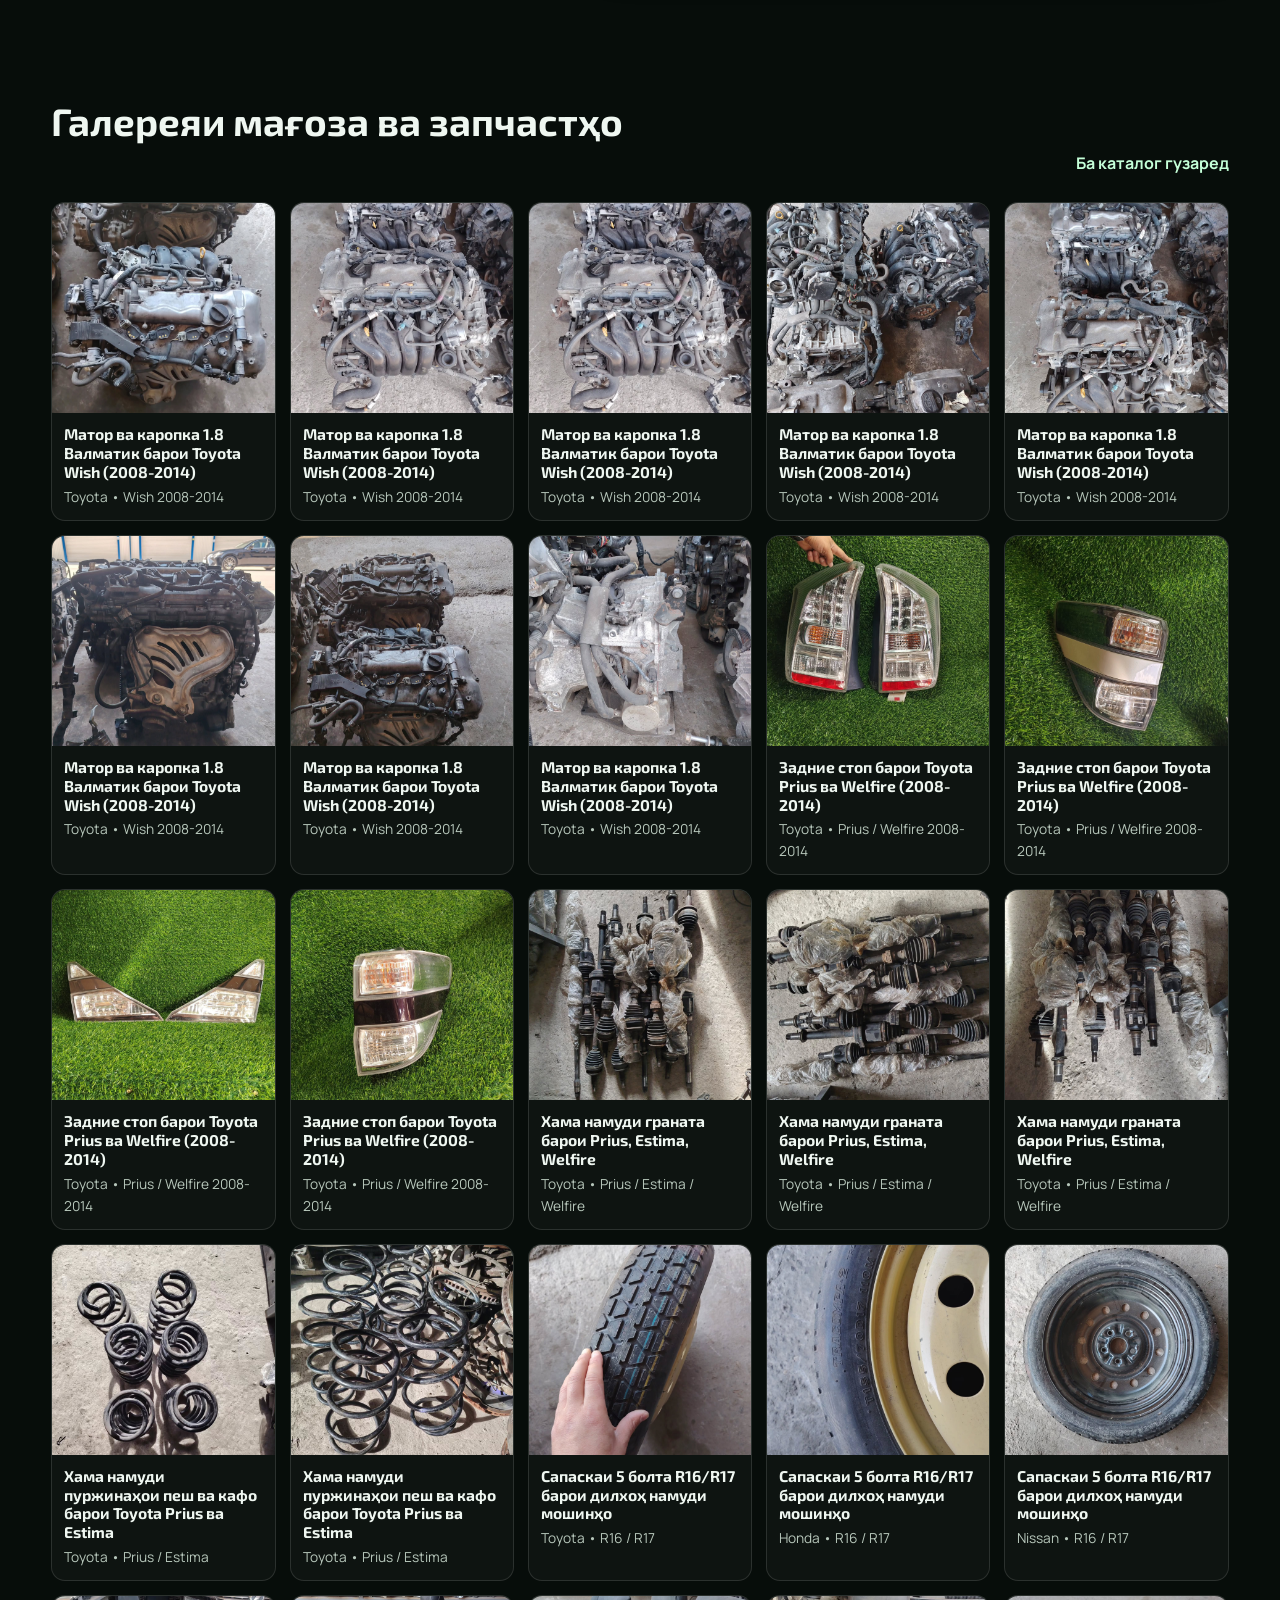
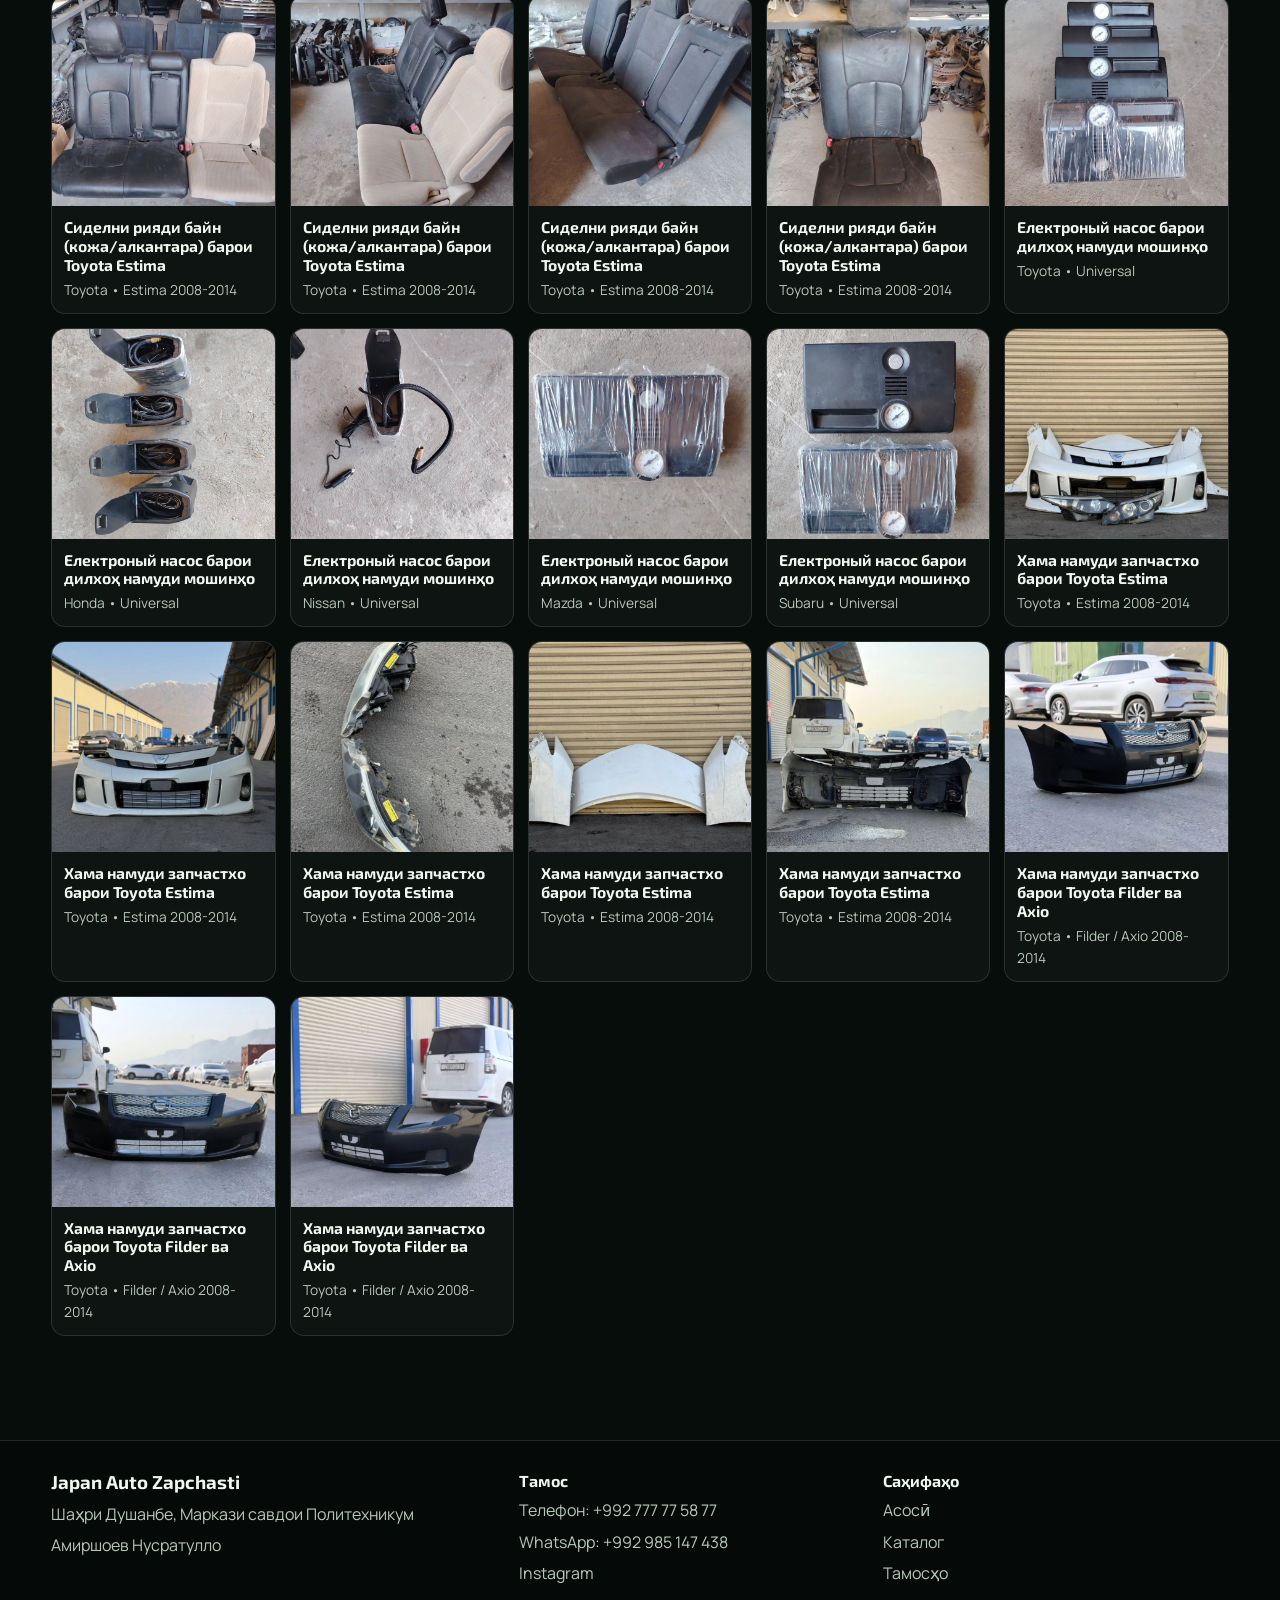
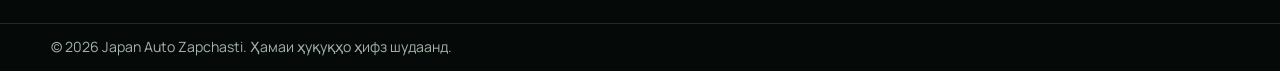
==== commit 2ec9ef43: "Add director name Амиршоев Нусратулло under address in About section" ====
--- a/about.html
+++ b/about.html
@@ -63,6 +63,7 @@
         <div class="about-card">
           <h2>Суроға ва тамос</h2>
           <p>Шаҳри Душанбе, Маркази савдои Политехникум</p>
+          <p>Амиршоев Нусратулло</p>
           <p><a href="tel:+992777775877">Телефон: +992 777 77 58 77</a></p>
           <p><a href="https://wa.me/992985147438" target="_blank" rel="noopener">WhatsApp: +992 985 147 438</a></p>
           <p><a href="https://www.instagram.com/japan_auto_zapchasti" target="_blank" rel="noopener">Instagram: @japan_auto_zapchasti</a></p>
@@ -104,6 +105,7 @@
       <div>
         <h3>Japan Auto Zapchasti</h3>
         <p>Шаҳри Душанбе, Маркази савдои Политехникум</p>
+        <p>Амиршоев Нусратулло</p>
       </div>
       <div>
         <h4>Тамос</h4>
--- a/styles.css
+++ b/styles.css
@@ -1,4 +1,4 @@
-﻿:root {
+:root {
   --bg: #070d0a;
   --bg-soft: #0e1813;
   --surface: #152019;
@@ -867,6 +867,7 @@
   box-shadow: 0 12px 32px rgba(37, 191, 99, 0.4);
 }
 
+/* ===== Responsive — tablet ===== */
 @media (max-width: 1080px) {
   .why-grid {
     grid-template-columns: repeat(3, minmax(0, 1fr));
@@ -877,8 +878,13 @@
   .promo-grid {
     grid-template-columns: 1fr;
   }
-}
-
+
+  .about-details .split-layout {
+    grid-template-columns: 1fr;
+  }
+}
+
+/* ===== Responsive — small tablet / large phone ===== */
 @media (max-width: 880px) {
   .nav-toggle {
     display: inline-flex;
@@ -887,7 +893,7 @@
 
   .site-nav {
     position: absolute;
-    top: 78px;
+    top: 100%;
     left: 4%;
     right: 4%;
     flex-direction: column;
@@ -897,6 +903,7 @@
     border-radius: 14px;
     padding: 10px;
     display: none;
+    box-shadow: var(--shadow);
   }
 
   .site-nav.open {
@@ -904,19 +911,29 @@
   }
 
   .site-nav a {
-    padding: 12px 14px;
+    padding: 14px 16px;
   }
 
   .mini-contact {
     display: none;
   }
 
+  .header-wrap {
+    min-height: 64px;
+    padding: 6px 0;
+  }
+
+  .hero {
+    padding: 56px 0 28px;
+  }
+
   .hero-strip {
     grid-template-columns: repeat(2, minmax(0, 1fr));
+    gap: 10px;
   }
 
   .hero-strip img {
-    height: 140px;
+    height: 130px;
   }
 
   .why-grid {
@@ -929,6 +946,7 @@
 
   .footer-grid {
     grid-template-columns: 1fr;
+    gap: 22px;
   }
 
   .section-head {
@@ -937,77 +955,299 @@
   }
 
   .hero h1 {
-    font-size: clamp(2rem, 6vw, 3rem);
+    font-size: clamp(1.75rem, 6.5vw, 2.6rem);
   }
 
   .hero-actions .btn,
-  .video-actions .btn {
+  .video-actions .btn,
+  .cta-inner .btn {
     width: 100%;
   }
-}
-
+
+  .page-hero {
+    padding: 56px 0 36px;
+  }
+
+  .section {
+    padding: 52px 0;
+  }
+
+  .product-card img {
+    height: 200px;
+  }
+
+  .gallery-item img {
+    height: 190px;
+  }
+}
+
+/* ===== Responsive — phone ===== */
 @media (max-width: 560px) {
+  html {
+    -webkit-text-size-adjust: 100%;
+  }
+
+  body {
+    font-size: 15px;
+  }
+
+  .container {
+    width: min(100%, 92%);
+  }
+
   .section {
-    padding: 56px 0;
+    padding: 44px 0;
+  }
+
+  .header-wrap {
+    min-height: 58px;
+    gap: 10px;
+  }
+
+  .logo-mark {
+    width: 36px;
+    height: 36px;
+    border-radius: 10px;
+    font-size: 0.9rem;
+  }
+
+  .logo-text strong {
+    font-size: 0.92rem;
+  }
+
+  .logo-text small {
+    font-size: 0.68rem;
+  }
+
+  .nav-toggle {
+    width: 42px;
+    height: 42px;
   }
 
   .hero {
-    padding-top: 60px;
+    padding: 40px 0 24px;
+  }
+
+  .hero-content {
+    max-width: 100%;
+  }
+
+  .hero h1 {
+    font-size: clamp(1.55rem, 7.2vw, 2.1rem);
+    margin: 12px 0 12px;
+  }
+
+  .brands-line {
+    font-size: 0.95rem;
+  }
+
+  .hero-sub {
+    font-size: 0.95rem;
+  }
+
+  .lead {
+    font-size: 0.98rem;
   }
 
   .hero-strip {
-    grid-template-columns: 1fr;
+    grid-template-columns: 1fr 1fr;
+    gap: 8px;
+    margin-top: 20px;
   }
 
   .hero-strip img {
-    height: 132px;
-  }
-
-  .gallery-grid {
-    grid-template-columns: 1fr;
+    height: 110px;
+    border-radius: 12px;
   }
 
   .why-grid {
     grid-template-columns: 1fr;
+    gap: 10px;
+  }
+
+  .why-card {
+    padding: 16px;
+  }
+
+  .gallery-grid {
+    grid-template-columns: 1fr 1fr;
+    gap: 10px;
+  }
+
+  .gallery-item img {
+    height: 140px;
+  }
+
+  .gallery-caption {
+    padding: 10px;
+  }
+
+  .gallery-caption h3 {
+    font-size: 0.86rem;
+  }
+
+  .gallery-caption p {
+    font-size: 0.78rem;
+  }
+
+  .catalog-grid {
+    grid-template-columns: 1fr;
+    gap: 12px;
+  }
+
+  .product-card img {
+    height: 200px;
+  }
+
+  .product-body {
+    padding: 12px;
   }
 
   .hero-actions {
     flex-direction: column;
     gap: 10px;
+    margin-top: 20px;
   }
 
   .btn {
-    padding: 12px 14px;
+    padding: 13px 16px;
+    font-size: 0.95rem;
+    min-height: 46px;
+  }
+
+  .brand-filters {
+    gap: 6px;
   }
 
   .brand-filters button {
-    padding: 8px 10px;
+    padding: 8px 12px;
+    font-size: 0.82rem;
   }
 
   .table-wrap {
-    min-width: auto;
+    margin-inline: -2%;
+    width: 104%;
+    border-radius: 12px;
+    -webkit-overflow-scrolling: touch;
   }
 
   table {
-    min-width: 0;
+    min-width: 640px;
   }
 
   th,
   td {
-    padding: 10px 12px;
-  }
-
+    padding: 11px 10px;
+    font-size: 0.88rem;
+  }
+
+  .mini-btn {
+    padding: 9px 10px;
+    font-size: 0.8rem;
+    white-space: nowrap;
+  }
+
+  .cta-inner {
+    padding: 28px 16px;
+    border-radius: 16px;
+  }
+
+  .cta-inner h2 {
+    font-size: 1.35rem;
+  }
+
+  .contact-map-wrap,
+  .contact-map-wrap iframe {
+    min-height: 260px;
+  }
+
+  .contact-card {
+    padding: 14px;
+  }
+
+  .promo-grid {
+    gap: 12px;
+  }
+
+  .promo-card {
+    padding: 16px;
+  }
+
+  .page-hero {
+    padding: 44px 0 28px;
+  }
+
+  .page-hero h1 {
+    font-size: clamp(1.5rem, 7vw, 2rem);
+  }
+
+  .footer-grid {
+    padding: 24px 0;
+    gap: 18px;
+  }
+
+  .footer-bottom {
+    padding: 14px 0;
+  }
+
+  .footer-bottom p {
+    font-size: 0.82rem;
+    text-align: center;
+  }
+
+  .wa-float {
+    right: 12px;
+    left: auto;
+    bottom: max(14px, env(safe-area-inset-bottom));
+    padding: 12px 16px;
+    font-size: 0.88rem;
+    max-width: calc(100vw - 24px);
+    box-shadow: 0 10px 28px rgba(37, 191, 99, 0.45);
+  }
+
+  .modal-card {
+    width: min(100%, 92vw);
+    padding: 18px 16px;
+  }
+
+  .video-grid {
+    gap: 16px;
+  }
+
+  .quick-controls input,
+  .catalog-controls input,
+  .catalog-controls select,
+  .contact-form input,
+  .contact-form textarea {
+    padding: 13px 14px;
+    font-size: 16px;
+  }
+}
+
+/* ===== Very small phones ===== */
+@media (max-width: 380px) {
   .container {
     width: min(100%, 94%);
   }
 
-  .header-wrap {
-    justify-content: space-between;
+  .hero-strip {
+    grid-template-columns: 1fr;
+  }
+
+  .hero-strip img {
+    height: 140px;
+  }
+
+  .gallery-grid {
+    grid-template-columns: 1fr;
+  }
+
+  .gallery-item img {
+    height: 180px;
   }
 
   .wa-float {
-    right: 10px;
-    left: 10px;
-    text-align: center;
-  }
-}
+    font-size: 0.84rem;
+    padding: 11px 14px;
+  }
+}
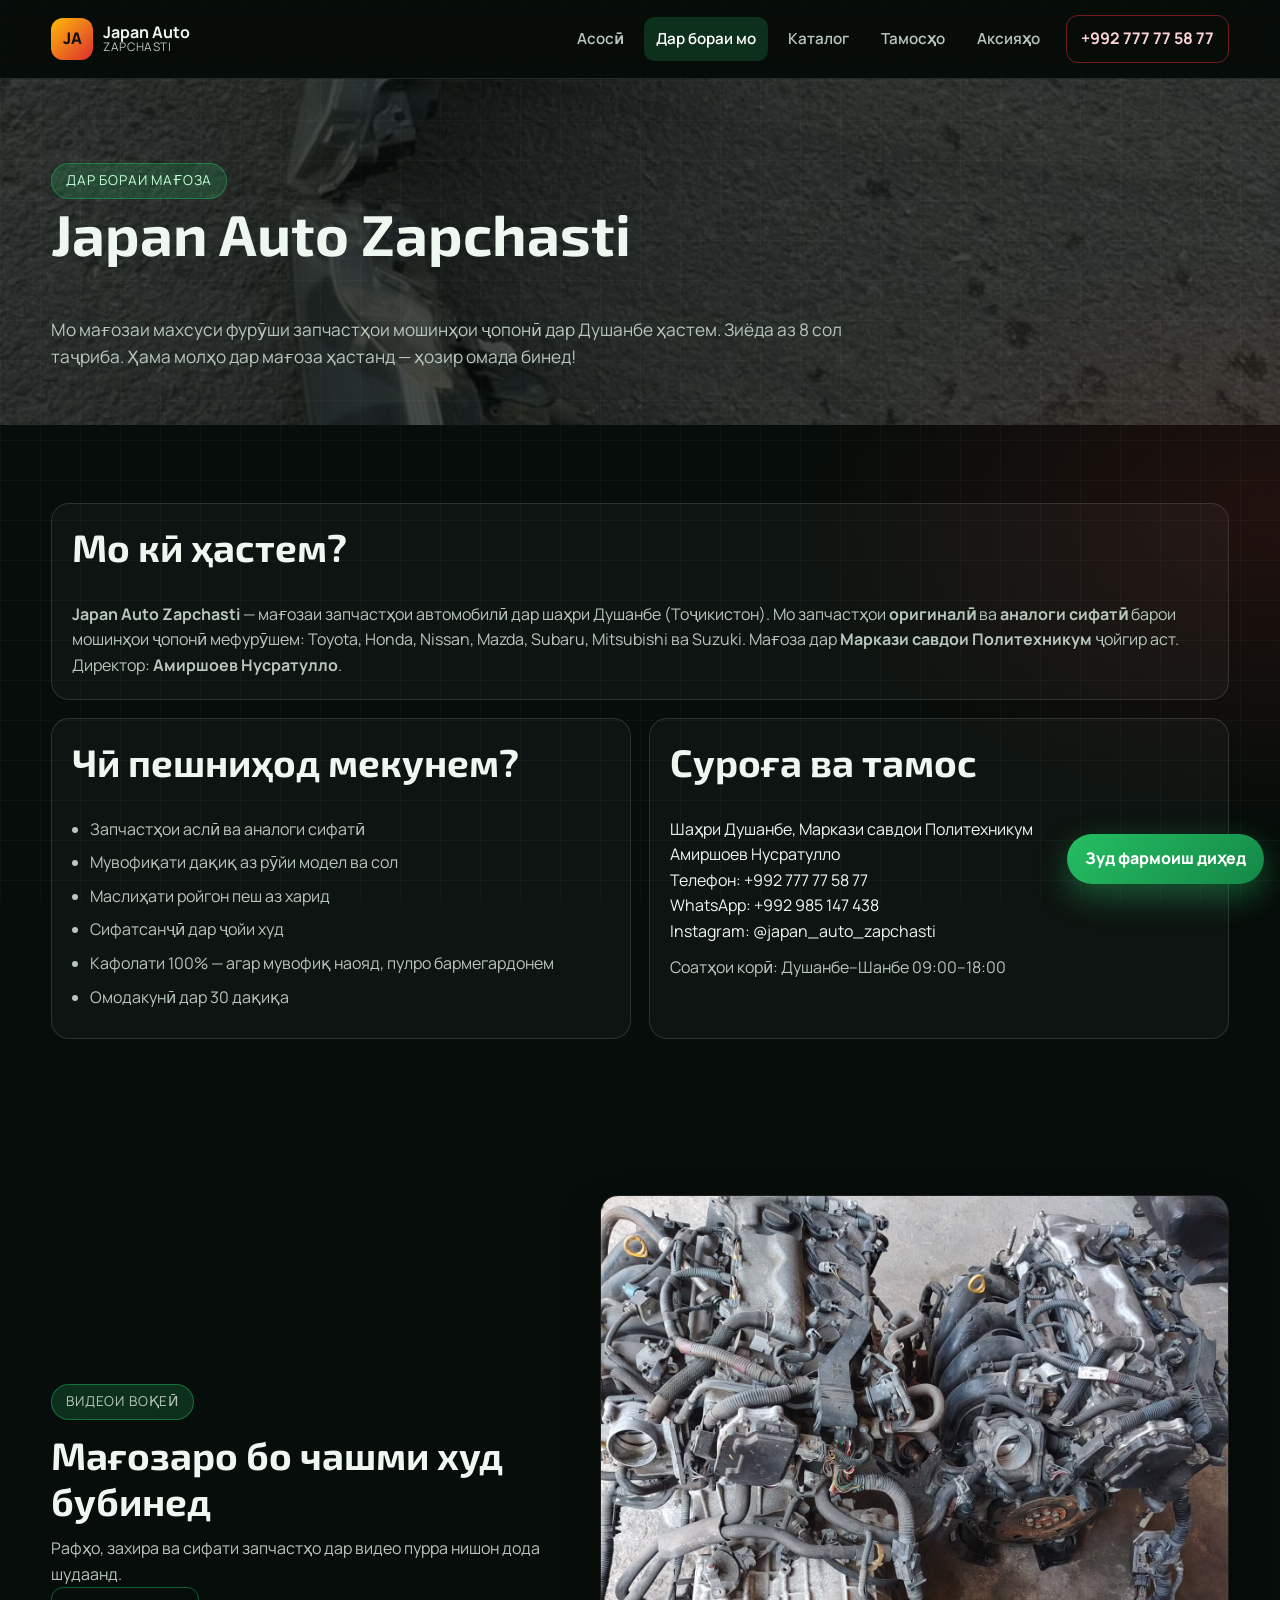
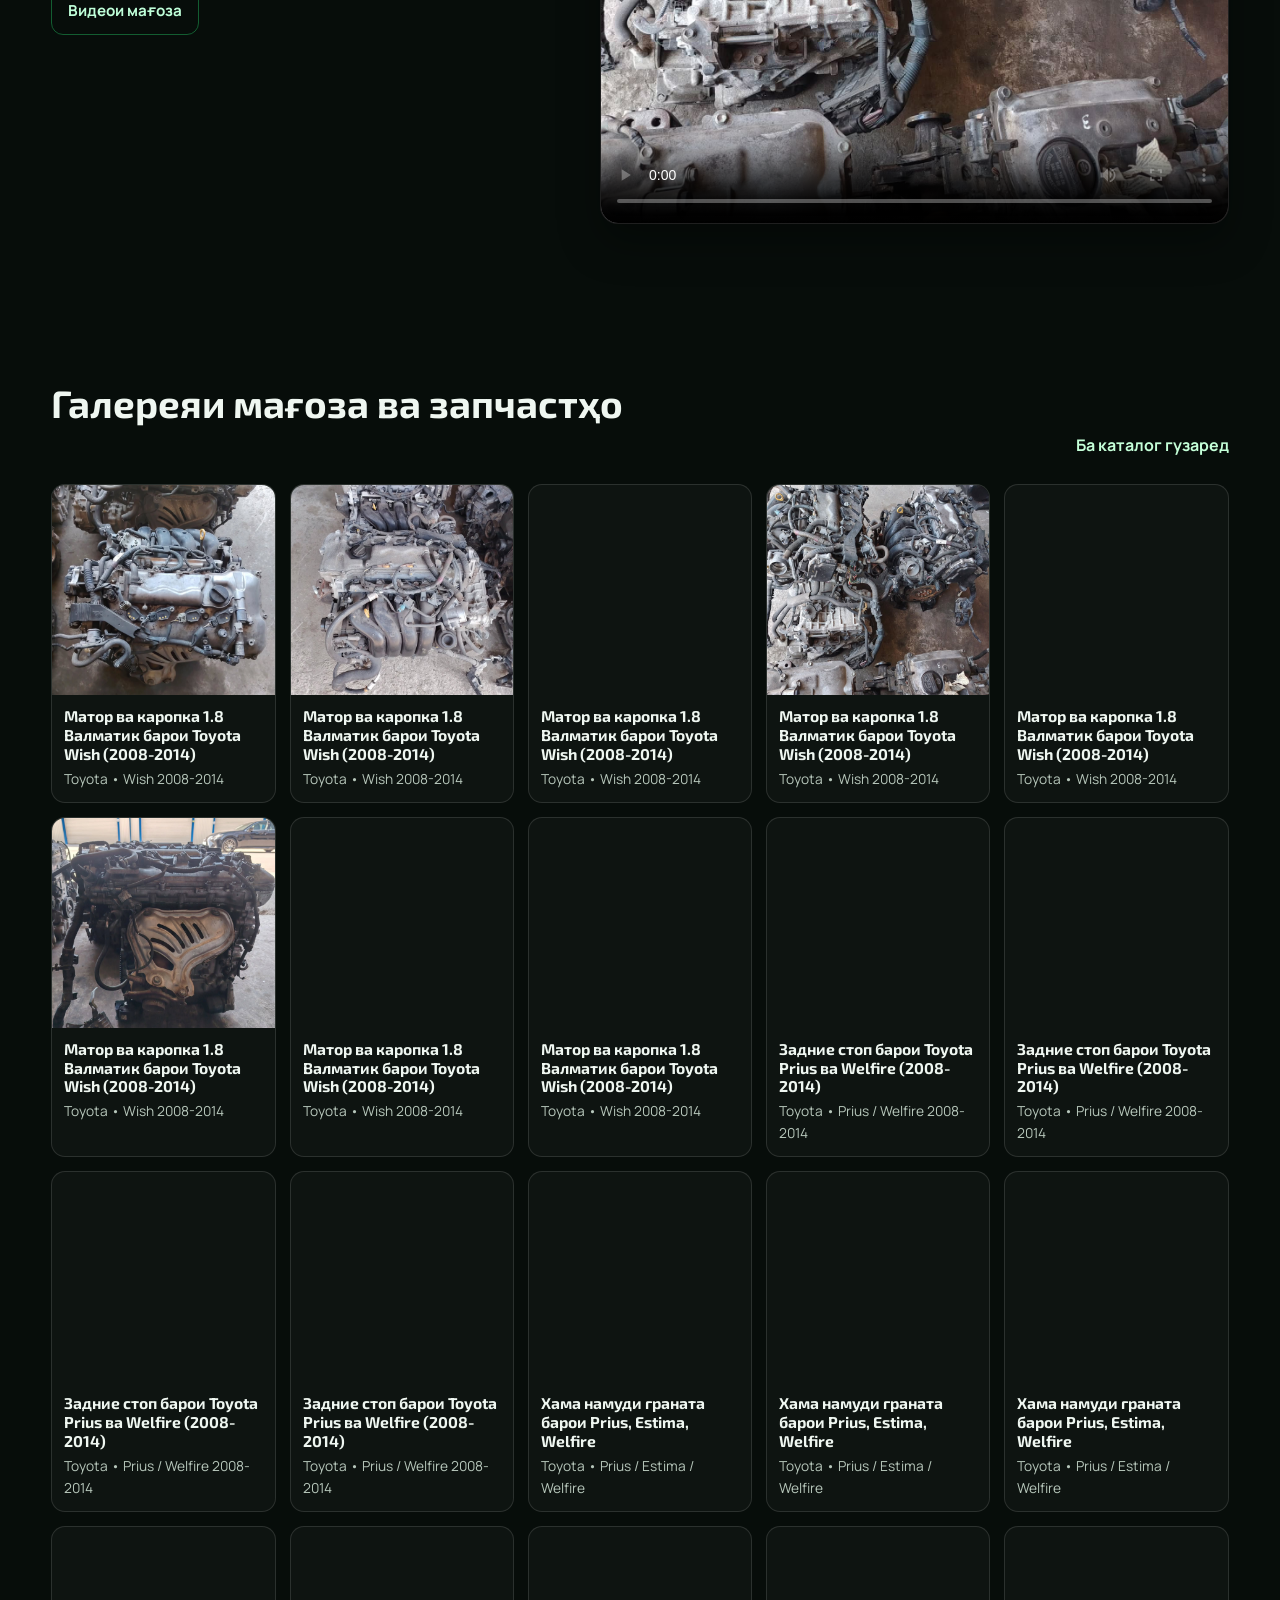
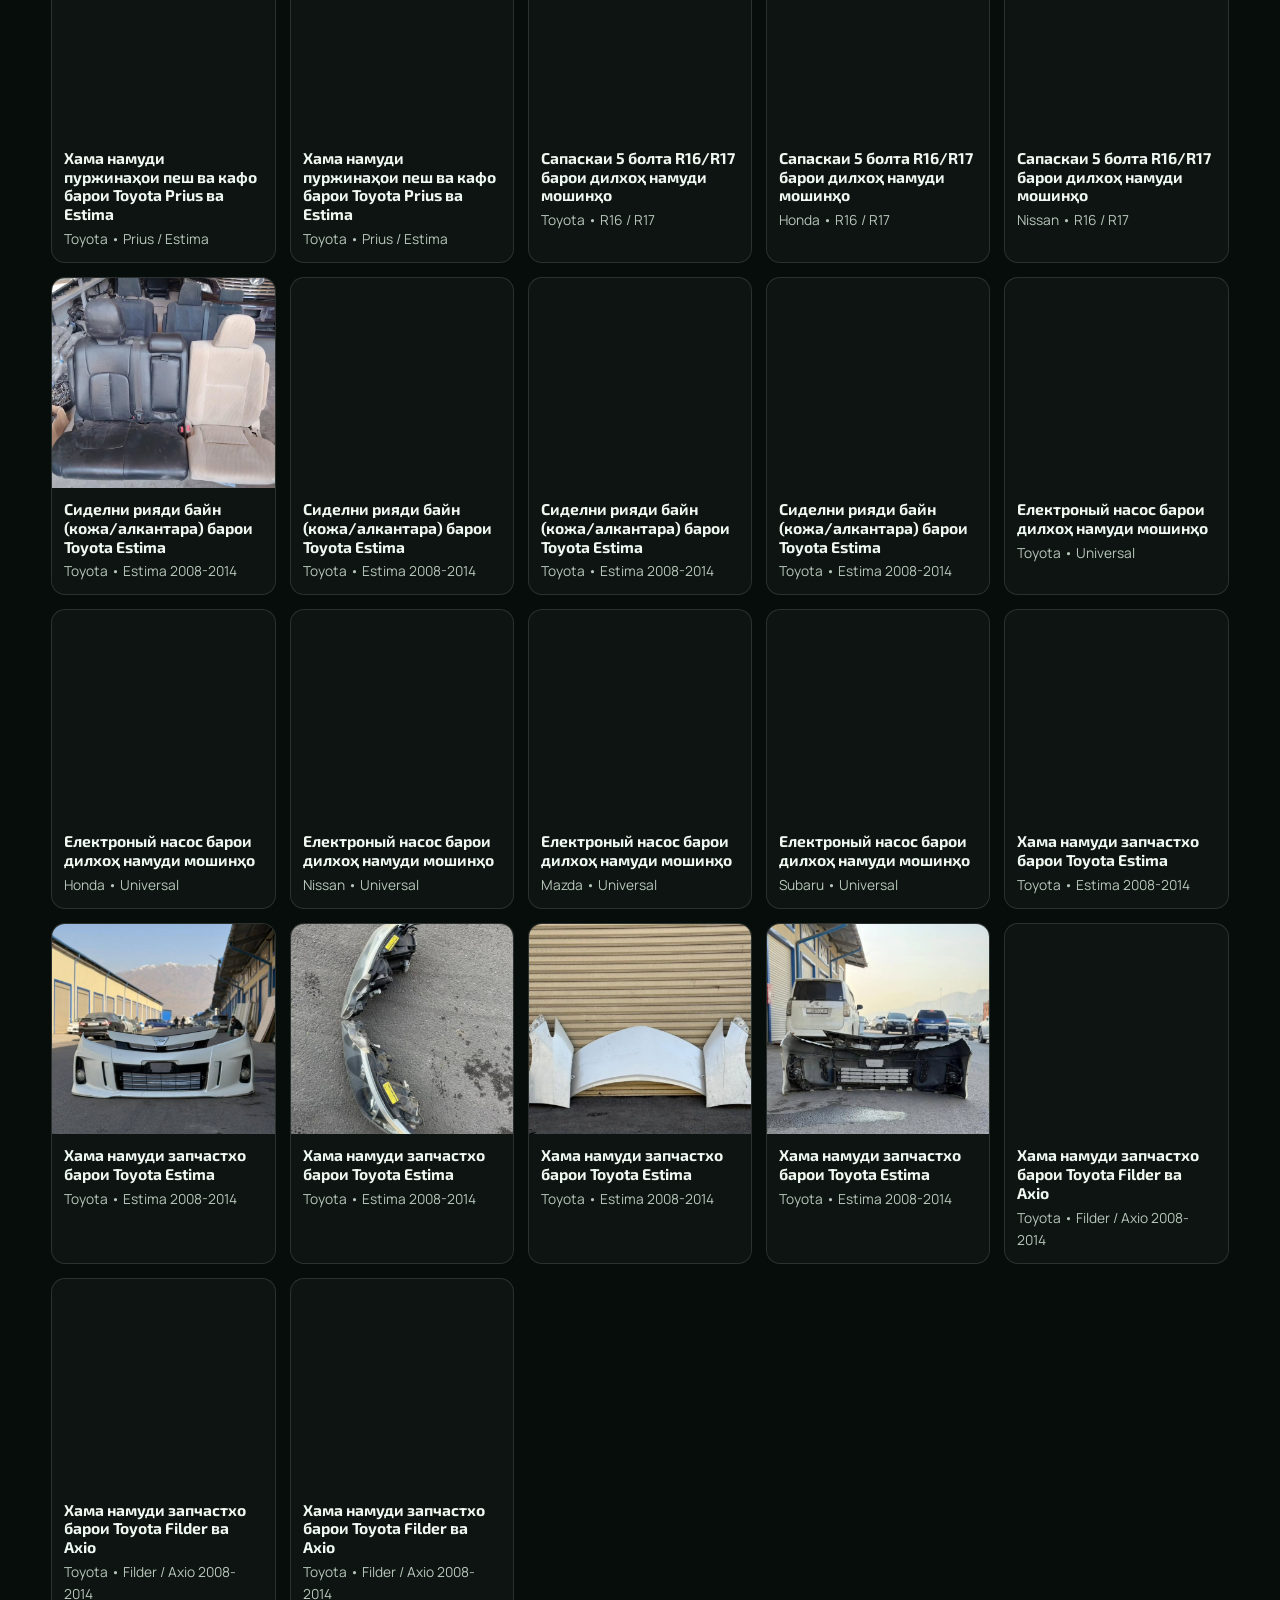
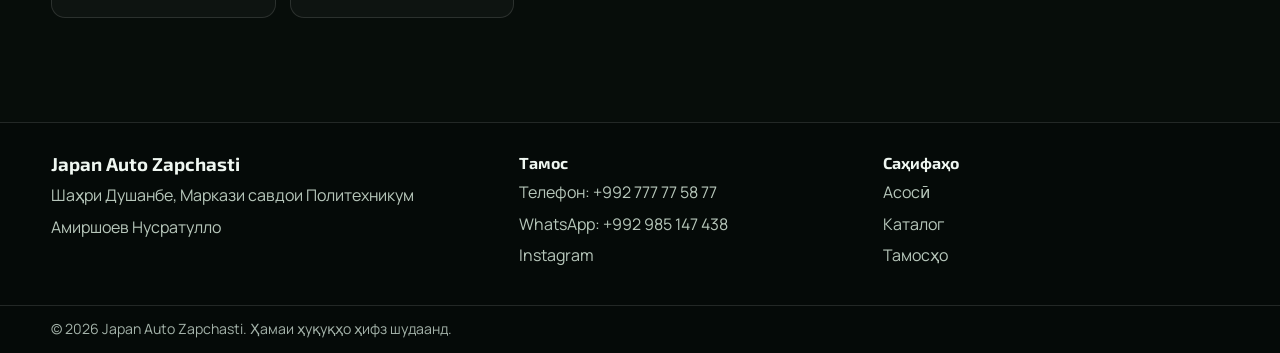
==== commit db87bbfe: "Content: expand about page with clear business description for AI and users" ====
--- a/about.html
+++ b/about.html
@@ -3,12 +3,73 @@
 <head>
   <meta charset="UTF-8">
   <meta name="viewport" content="width=device-width, initial-scale=1.0">
-  <title>Дар бораи мо | Japan Auto Zapchasti</title>
-  <meta name="description" content="Japan Auto Zapchasti дар Маркази савдои Политехникум, Душанбе.">
+
+  <!-- Favicon -->
+  <link rel="icon" href="logo.png" type="image/png">
+  <link rel="apple-touch-icon" href="logo.png">
+
+  <!-- Primary SEO -->
+  <title>Дар бораи мо | Japan Auto Zapchasti — Запчастҳои японӣ дар Душанбе</title>
+  <meta name="description" content="Japan Auto Zapchasti — мағозаи запчастҳои мошинҳои ҷопонӣ дар Маркази савдои Политехникум, Душанбе. Таҷрибаи зиёда аз 8 сол. Toyota, Honda, Nissan, Mazda, Subaru, Mitsubishi.">
+  <meta name="keywords" content="дар бораи Japan Auto Zapchasti, мағозаи запчаст Душанбе, Политехникум, запчасти японские">
+  <meta name="robots" content="index, follow, max-image-preview:large">
+  <link rel="canonical" href="https://autojapan.dpdns.org/about.html">
+
+  <!-- Open Graph -->
+  <meta property="og:type" content="website">
+  <meta property="og:url" content="https://autojapan.dpdns.org/about.html">
+  <meta property="og:title" content="Дар бораи мо | Japan Auto Zapchasti">
+  <meta property="og:description" content="Мағозаи запчастҳои японӣ дар Маркази савдои Политехникум, Душанбе. Таҷрибаи зиёда аз 8 сол.">
+  <meta property="og:image" content="https://autojapan.dpdns.org/assets/media/estima-parts-01.jpg">
+  <meta property="og:locale" content="tg_TJ">
+  <meta property="og:site_name" content="Japan Auto Zapchasti">
+
+  <!-- Twitter -->
+  <meta name="twitter:card" content="summary_large_image">
+  <meta name="twitter:title" content="Дар бораи мо | Japan Auto Zapchasti">
+  <meta name="twitter:description" content="Мағозаи запчастҳои японӣ дар Душанбе. Таҷрибаи зиёда аз 8 сол.">
+  <meta name="twitter:image" content="https://autojapan.dpdns.org/assets/media/estima-parts-01.jpg">
+
   <link rel="preconnect" href="https://fonts.googleapis.com">
   <link rel="preconnect" href="https://fonts.gstatic.com" crossorigin>
   <link href="https://fonts.googleapis.com/css2?family=Exo+2:wght@500;600;700;800&family=Manrope:wght@400;500;600;700&display=swap" rel="stylesheet">
   <link rel="stylesheet" href="styles.css">
+
+  <!-- Schema: AboutPage + Organization -->
+  <script type="application/ld+json">
+  {
+    "@context": "https://schema.org",
+    "@type": "AboutPage",
+    "name": "Дар бораи мо | Japan Auto Zapchasti",
+    "description": "Таҷрибаи зиёда аз 8 сол дар фурӯши запчастҳои оригиналӣ ва аналоги сифатӣ барои мошинҳои ҷопонӣ дар Душанбе.",
+    "url": "https://autojapan.dpdns.org/about.html",
+    "mainEntity": {
+      "@type": "AutoPartsStore",
+      "@id": "https://autojapan.dpdns.org/#store",
+      "name": "Japan Auto Zapchasti",
+      "url": "https://autojapan.dpdns.org/",
+      "telephone": "+992777775877",
+      "address": {
+        "@type": "PostalAddress",
+        "streetAddress": "Маркази савдои Политехникум",
+        "addressLocality": "Душанбе",
+        "addressCountry": "TJ"
+      },
+      "image": "https://autojapan.dpdns.org/assets/media/estima-parts-01.jpg",
+      "sameAs": ["https://www.instagram.com/japan_auto_zapchasti"]
+    }
+  }
+  </script>
+  <script type="application/ld+json">
+  {
+    "@context": "https://schema.org",
+    "@type": "BreadcrumbList",
+    "itemListElement": [
+      {"@type": "ListItem", "position": 1, "name": "Асосӣ", "item": "https://autojapan.dpdns.org/"},
+      {"@type": "ListItem", "position": 2, "name": "Дар бораи мо", "item": "https://autojapan.dpdns.org/about.html"}
+    ]
+  }
+  </script>
 </head>
 <body>
   <header class="site-header">
@@ -44,29 +105,45 @@
       <div class="container">
         <p class="eyebrow">Дар бораи мағоза</p>
         <h1>Japan Auto Zapchasti</h1>
-        <p class="lead">Мо дар Маркази савдои Политехникум ҷойгирем. Таҷрибаи зиёда аз 8 сол дар фурӯши запчастҳои мошинҳои ҷопонӣ. Ҳама молҳо дар мағоза ҳастанд — ҳозир омада бинед!</p>
+        <p class="lead">Мо мағозаи махсуси фурӯши запчастҳои мошинҳои ҷопонӣ дар Душанбе ҳастем. Зиёда аз 8 сол таҷриба. Ҳама молҳо дар мағоза ҳастанд — ҳозир омада бинед!</p>
       </div>
     </section>
 
     <section class="section about-details">
-      <div class="container split-layout">
-        <div class="about-card">
-          <h2>Чӣ пешниҳод мекунем?</h2>
-          <ul>
-            <li>Запчастҳои аслӣ ва аналоги сифатӣ</li>
-            <li>Мувофиқати дақиқ аз рӯйи модел ва сол</li>
-            <li>Маслиҳати ройгон пеш аз харид</li>
-            <li>Сифатсанҷӣ дар ҷойи худ</li>
-          </ul>
-        </div>
-
-        <div class="about-card">
-          <h2>Суроға ва тамос</h2>
-          <p>Шаҳри Душанбе, Маркази савдои Политехникум</p>
-          <p>Амиршоев Нусратулло</p>
-          <p><a href="tel:+992777775877">Телефон: +992 777 77 58 77</a></p>
-          <p><a href="https://wa.me/992985147438" target="_blank" rel="noopener">WhatsApp: +992 985 147 438</a></p>
-          <p><a href="https://www.instagram.com/japan_auto_zapchasti" target="_blank" rel="noopener">Instagram: @japan_auto_zapchasti</a></p>
+      <div class="container">
+        <div class="about-card" style="margin-bottom: 18px;">
+          <h2>Мо кӣ ҳастем?</h2>
+          <p style="color: var(--muted); margin-top: 10px;">
+            <strong>Japan Auto Zapchasti</strong> — мағозаи запчастҳои автомобилӣ дар шаҳри Душанбе (Тоҷикистон).
+            Мо запчастҳои <strong>оригиналӣ</strong> ва <strong>аналоги сифатӣ</strong> барои мошинҳои ҷопонӣ мефурӯшем:
+            Toyota, Honda, Nissan, Mazda, Subaru, Mitsubishi ва Suzuki.
+            Мағоза дар <strong>Маркази савдои Политехникум</strong> ҷойгир аст.
+            Директор: <strong>Амиршоев Нусратулло</strong>.
+          </p>
+        </div>
+
+        <div class="split-layout">
+          <div class="about-card">
+            <h2>Чӣ пешниҳод мекунем?</h2>
+            <ul>
+              <li>Запчастҳои аслӣ ва аналоги сифатӣ</li>
+              <li>Мувофиқати дақиқ аз рӯйи модел ва сол</li>
+              <li>Маслиҳати ройгон пеш аз харид</li>
+              <li>Сифатсанҷӣ дар ҷойи худ</li>
+              <li>Кафолати 100% — агар мувофиқ наояд, пулро бармегардонем</li>
+              <li>Омодакунӣ дар 30 дақиқа</li>
+            </ul>
+          </div>
+
+          <div class="about-card">
+            <h2>Суроға ва тамос</h2>
+            <p>Шаҳри Душанбе, Маркази савдои Политехникум</p>
+            <p>Амиршоев Нусратулло</p>
+            <p><a href="tel:+992777775877">Телефон: +992 777 77 58 77</a></p>
+            <p><a href="https://wa.me/992985147438" target="_blank" rel="noopener">WhatsApp: +992 985 147 438</a></p>
+            <p><a href="https://www.instagram.com/japan_auto_zapchasti" target="_blank" rel="noopener">Instagram: @japan_auto_zapchasti</a></p>
+            <p style="margin-top: 10px; color: var(--muted);">Соатҳои корӣ: Душанбе–Шанбе 09:00–18:00</p>
+          </div>
         </div>
       </div>
     </section>
@@ -131,6 +208,6 @@
     Зуд фармоиш диҳед
   </a>
 
-  <script src="script.js"></script>
+  <script src="script.js" defer></script>
 </body>
 </html>
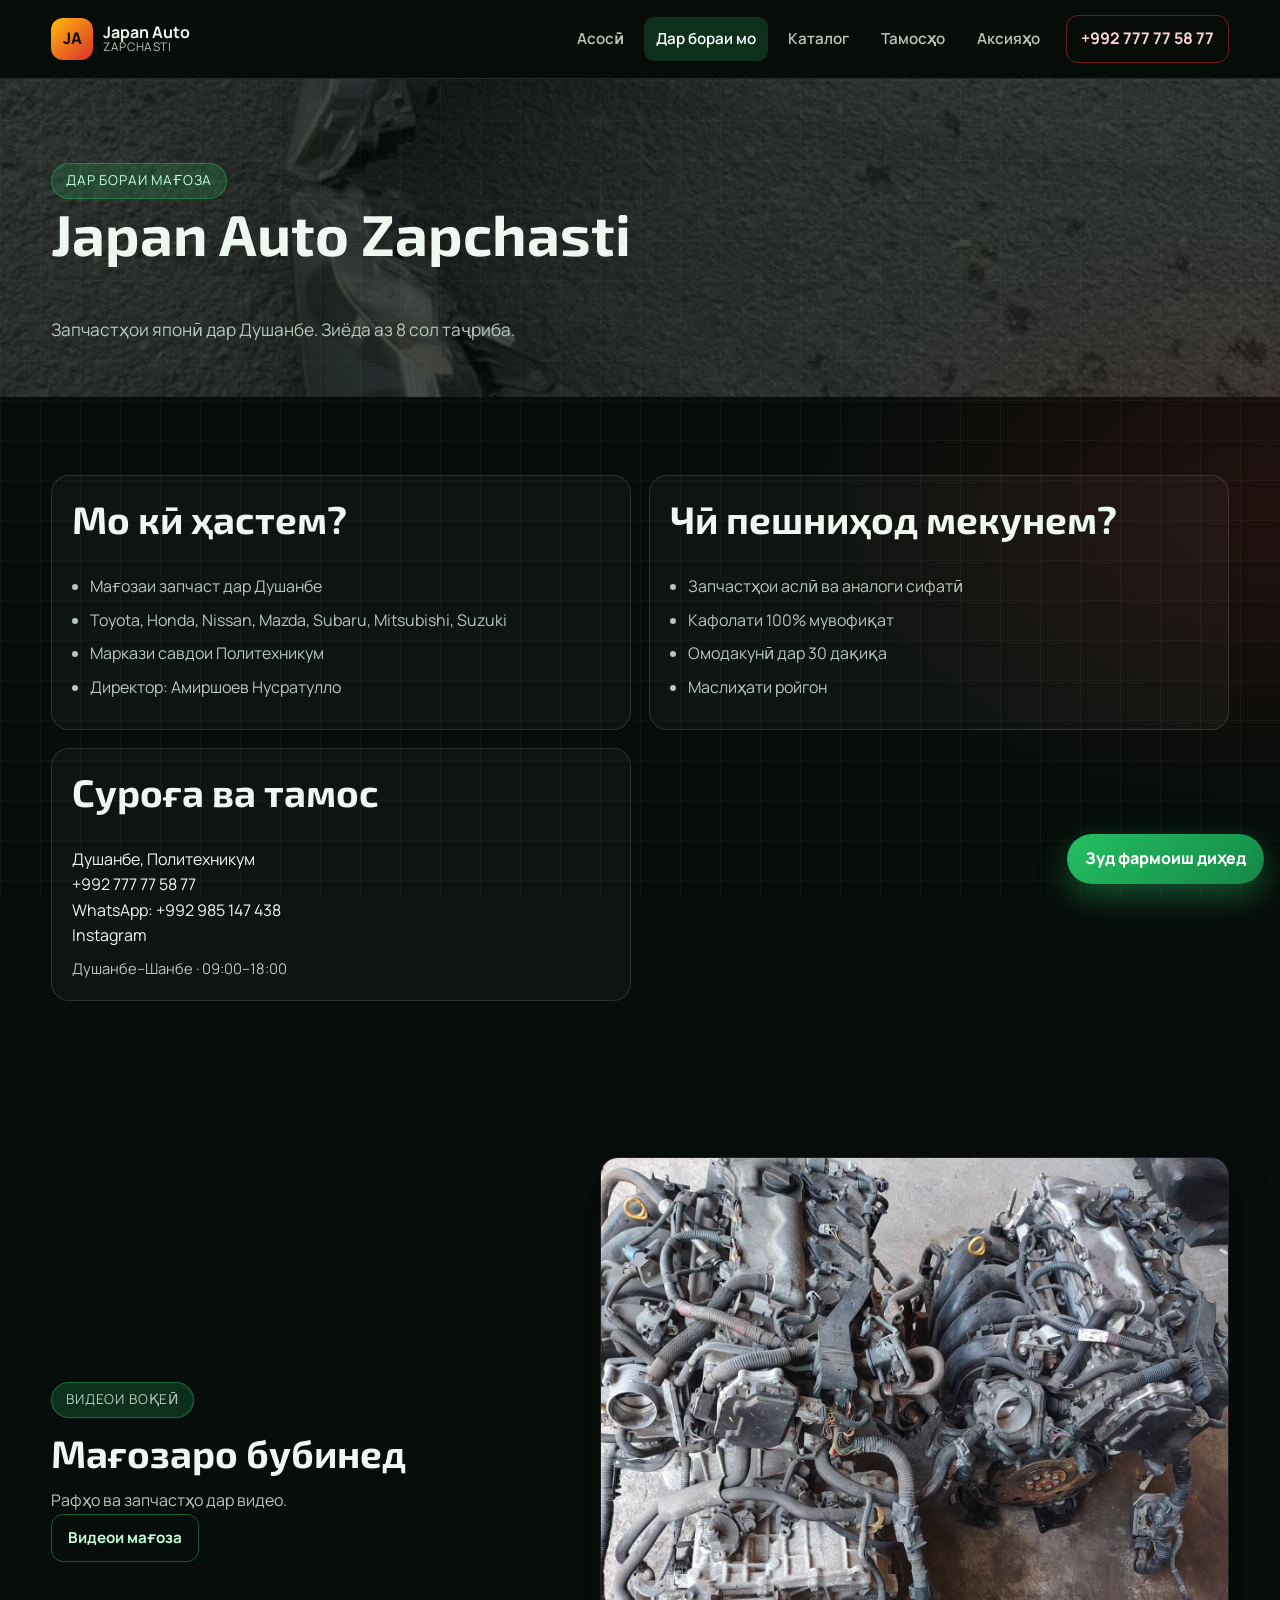
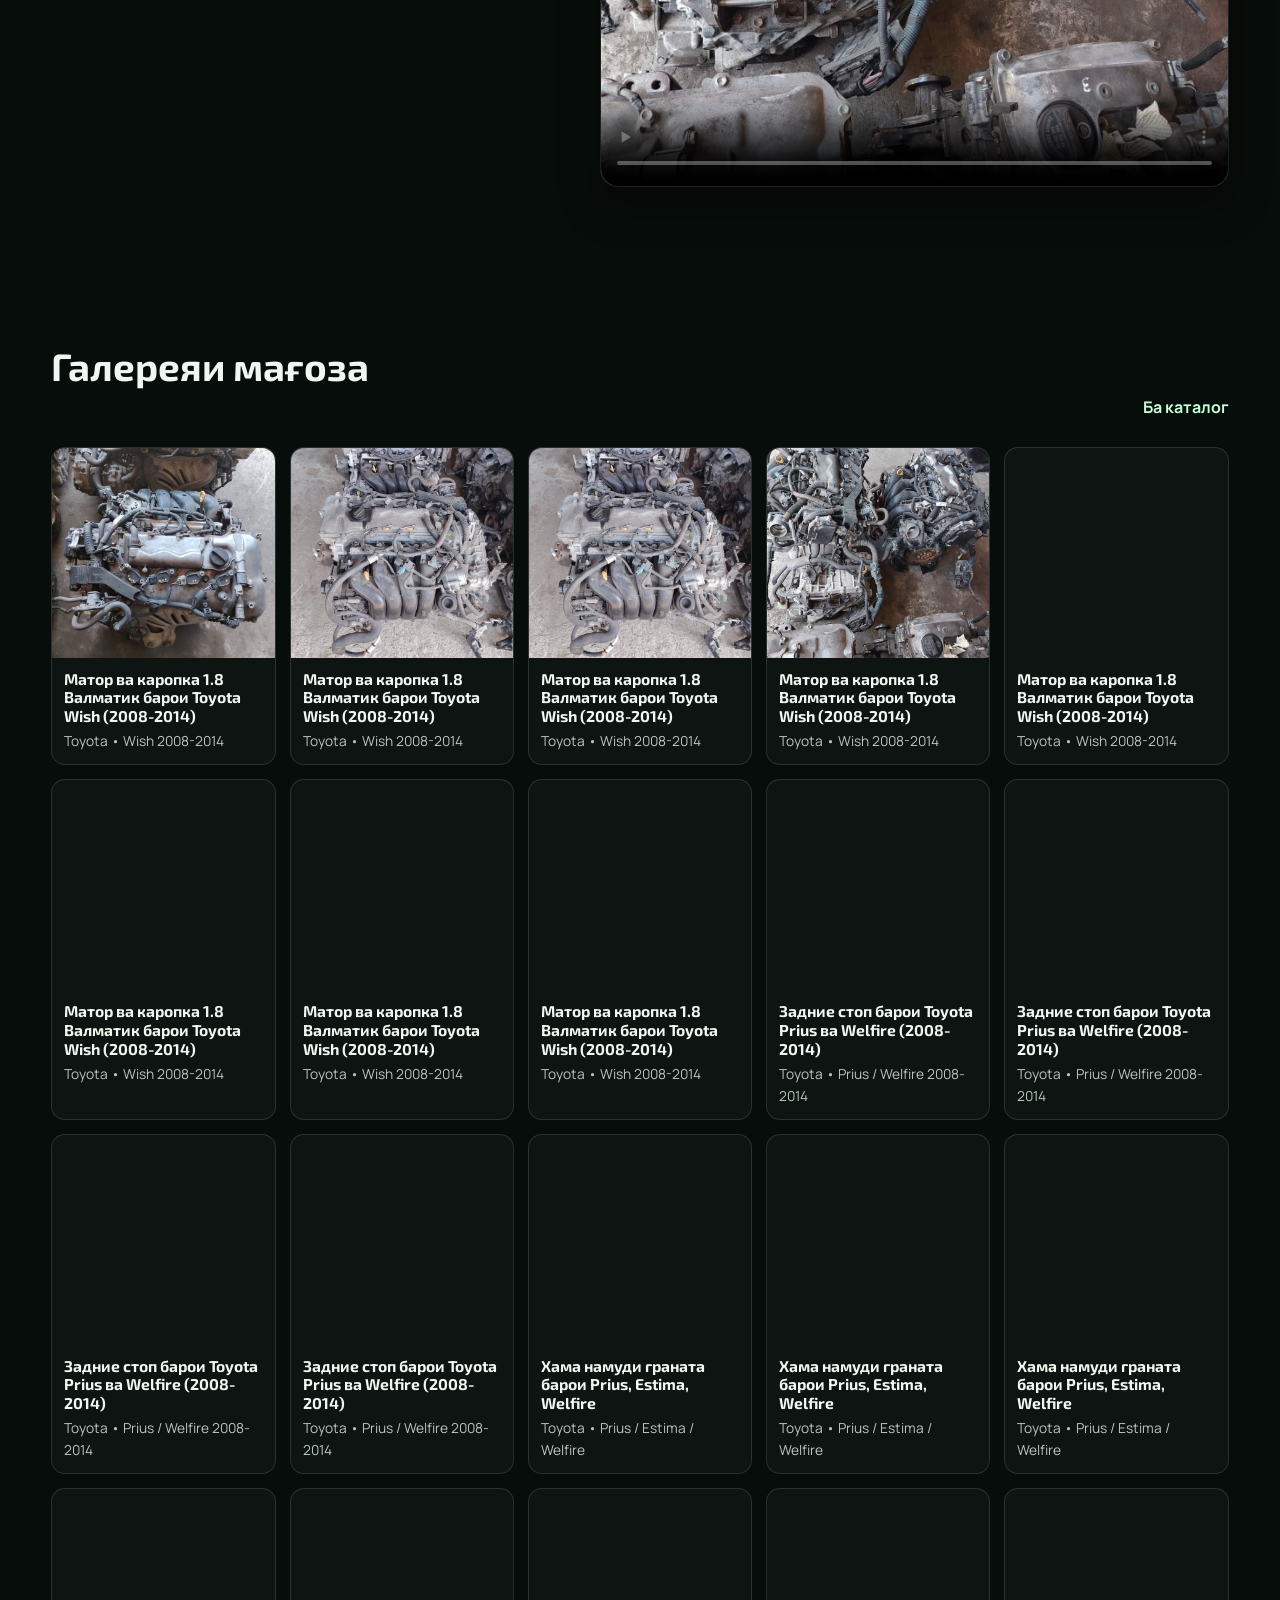
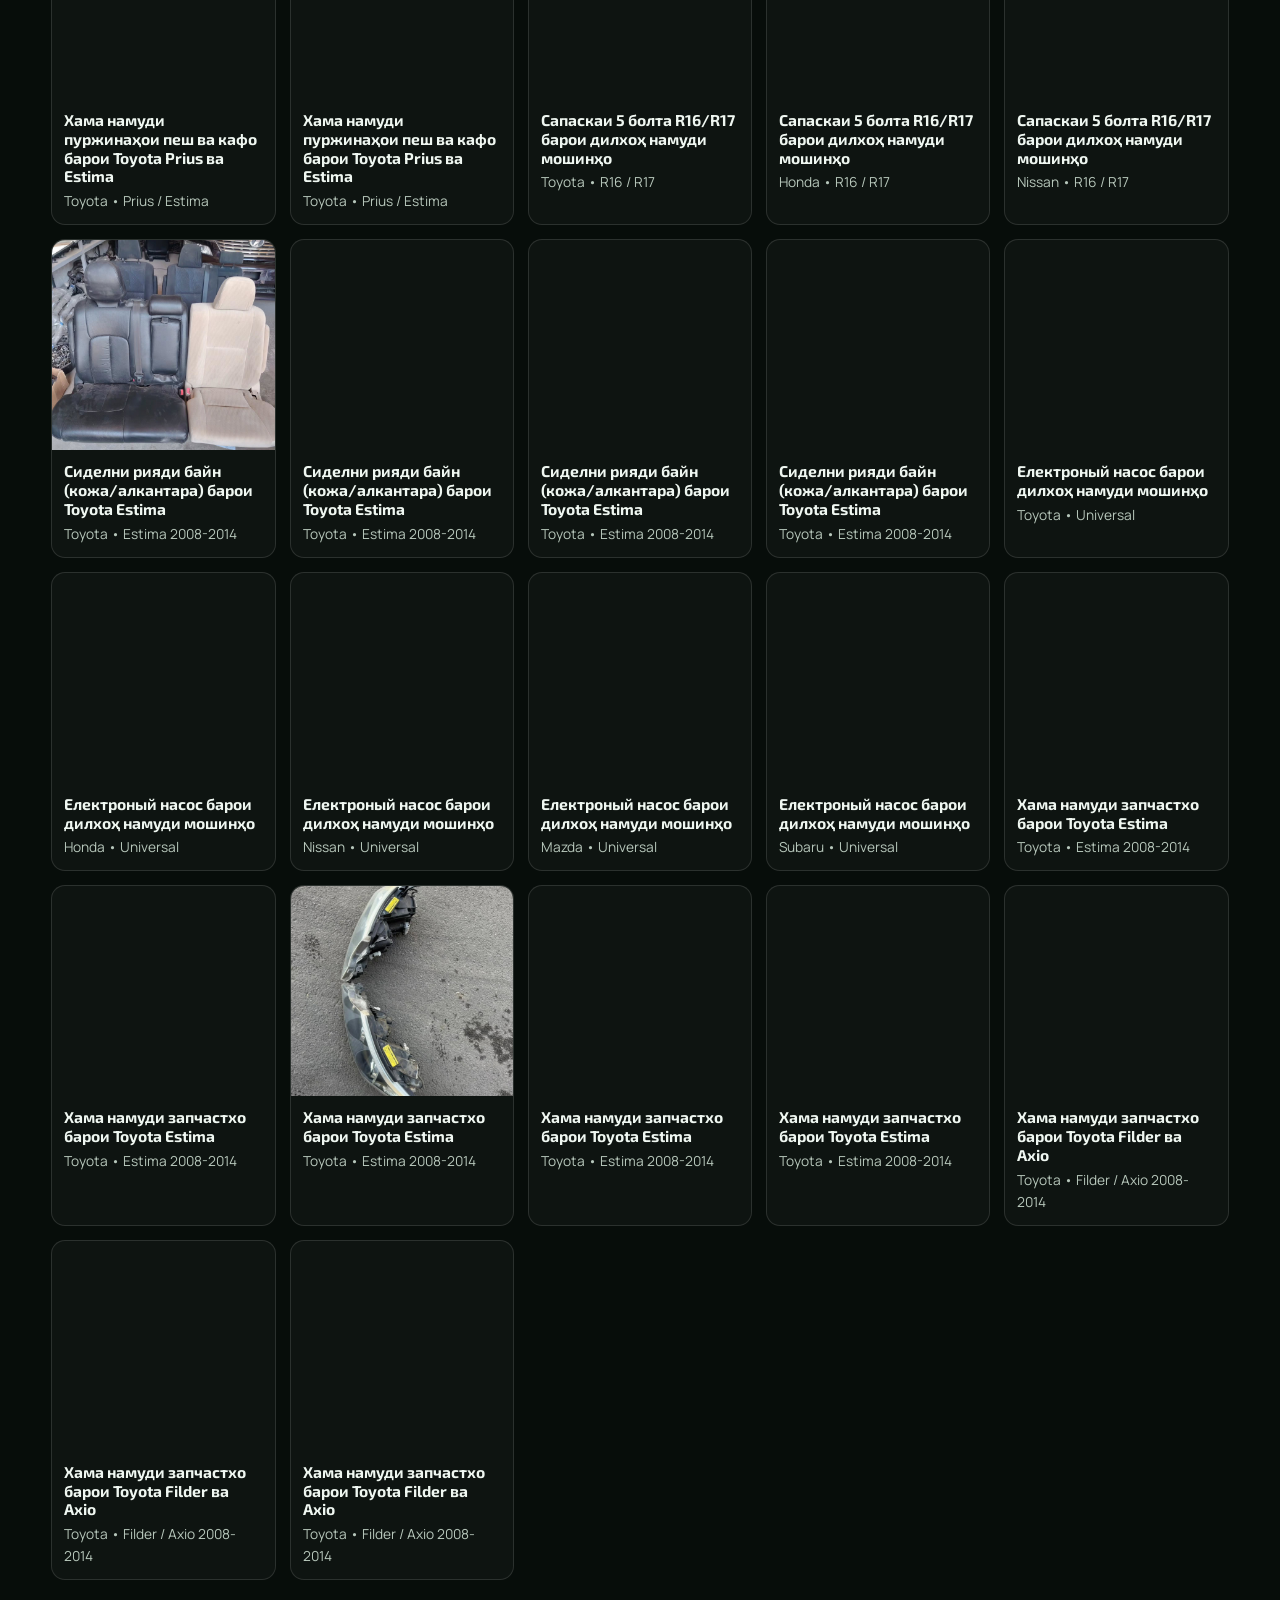
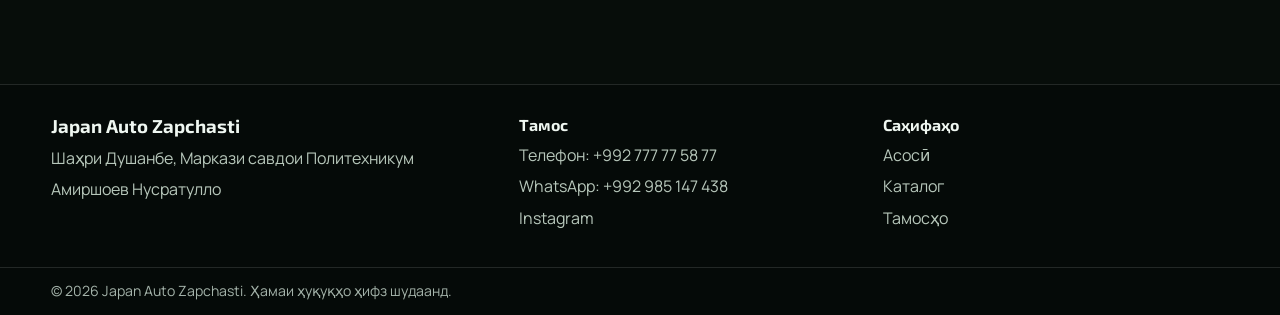
==== commit 98deed4a: "UX: shorten About text for mobile — scannable, not walls of text" ====
--- a/about.html
+++ b/about.html
@@ -105,45 +105,39 @@
       <div class="container">
         <p class="eyebrow">Дар бораи мағоза</p>
         <h1>Japan Auto Zapchasti</h1>
-        <p class="lead">Мо мағозаи махсуси фурӯши запчастҳои мошинҳои ҷопонӣ дар Душанбе ҳастем. Зиёда аз 8 сол таҷриба. Ҳама молҳо дар мағоза ҳастанд — ҳозир омада бинед!</p>
+        <p class="lead">Запчастҳои японӣ дар Душанбе. Зиёда аз 8 сол таҷриба.</p>
       </div>
     </section>
 
     <section class="section about-details">
-      <div class="container">
-        <div class="about-card" style="margin-bottom: 18px;">
+      <div class="container split-layout">
+        <div class="about-card">
           <h2>Мо кӣ ҳастем?</h2>
-          <p style="color: var(--muted); margin-top: 10px;">
-            <strong>Japan Auto Zapchasti</strong> — мағозаи запчастҳои автомобилӣ дар шаҳри Душанбе (Тоҷикистон).
-            Мо запчастҳои <strong>оригиналӣ</strong> ва <strong>аналоги сифатӣ</strong> барои мошинҳои ҷопонӣ мефурӯшем:
-            Toyota, Honda, Nissan, Mazda, Subaru, Mitsubishi ва Suzuki.
-            Мағоза дар <strong>Маркази савдои Политехникум</strong> ҷойгир аст.
-            Директор: <strong>Амиршоев Нусратулло</strong>.
-          </p>
-        </div>
-
-        <div class="split-layout">
-          <div class="about-card">
-            <h2>Чӣ пешниҳод мекунем?</h2>
-            <ul>
-              <li>Запчастҳои аслӣ ва аналоги сифатӣ</li>
-              <li>Мувофиқати дақиқ аз рӯйи модел ва сол</li>
-              <li>Маслиҳати ройгон пеш аз харид</li>
-              <li>Сифатсанҷӣ дар ҷойи худ</li>
-              <li>Кафолати 100% — агар мувофиқ наояд, пулро бармегардонем</li>
-              <li>Омодакунӣ дар 30 дақиқа</li>
-            </ul>
-          </div>
-
-          <div class="about-card">
-            <h2>Суроға ва тамос</h2>
-            <p>Шаҳри Душанбе, Маркази савдои Политехникум</p>
-            <p>Амиршоев Нусратулло</p>
-            <p><a href="tel:+992777775877">Телефон: +992 777 77 58 77</a></p>
-            <p><a href="https://wa.me/992985147438" target="_blank" rel="noopener">WhatsApp: +992 985 147 438</a></p>
-            <p><a href="https://www.instagram.com/japan_auto_zapchasti" target="_blank" rel="noopener">Instagram: @japan_auto_zapchasti</a></p>
-            <p style="margin-top: 10px; color: var(--muted);">Соатҳои корӣ: Душанбе–Шанбе 09:00–18:00</p>
-          </div>
+          <ul>
+            <li>Мағозаи запчаст дар Душанбе</li>
+            <li>Toyota, Honda, Nissan, Mazda, Subaru, Mitsubishi, Suzuki</li>
+            <li>Маркази савдои Политехникум</li>
+            <li>Директор: Амиршоев Нусратулло</li>
+          </ul>
+        </div>
+
+        <div class="about-card">
+          <h2>Чӣ пешниҳод мекунем?</h2>
+          <ul>
+            <li>Запчастҳои аслӣ ва аналоги сифатӣ</li>
+            <li>Кафолати 100% мувофиқат</li>
+            <li>Омодакунӣ дар 30 дақиқа</li>
+            <li>Маслиҳати ройгон</li>
+          </ul>
+        </div>
+
+        <div class="about-card">
+          <h2>Суроға ва тамос</h2>
+          <p>Душанбе, Политехникум</p>
+          <p><a href="tel:+992777775877">+992 777 77 58 77</a></p>
+          <p><a href="https://wa.me/992985147438" target="_blank" rel="noopener">WhatsApp: +992 985 147 438</a></p>
+          <p><a href="https://www.instagram.com/japan_auto_zapchasti" target="_blank" rel="noopener">Instagram</a></p>
+          <p style="margin-top: 8px; color: var(--muted); font-size: 0.92rem;">Душанбе–Шанбе · 09:00–18:00</p>
         </div>
       </div>
     </section>
@@ -152,8 +146,8 @@
       <div class="container video-grid">
         <div class="video-copy">
           <p class="eyebrow">Видеои воқеӣ</p>
-          <h2>Мағозаро бо чашми худ бубинед</h2>
-          <p>Рафҳо, захира ва сифати запчастҳо дар видео пурра нишон дода шудаанд.</p>
+          <h2>Мағозаро бубинед</h2>
+          <p>Рафҳо ва запчастҳо дар видео.</p>
           <a class="btn btn-outline" href="assets/media/videoi-magoza.mp4" target="_blank" rel="noopener">Видеои мағоза</a>
         </div>
 
@@ -169,8 +163,8 @@
     <section class="section gallery">
       <div class="container">
         <div class="section-head">
-          <h2>Галереяи мағоза ва запчастҳо</h2>
-          <a class="section-link" href="catalog.html">Ба каталог гузаред</a>
+          <h2>Галереяи мағоза</h2>
+          <a class="section-link" href="catalog.html">Ба каталог</a>
         </div>
         <div class="gallery-grid" id="aboutGallery"></div>
       </div>
